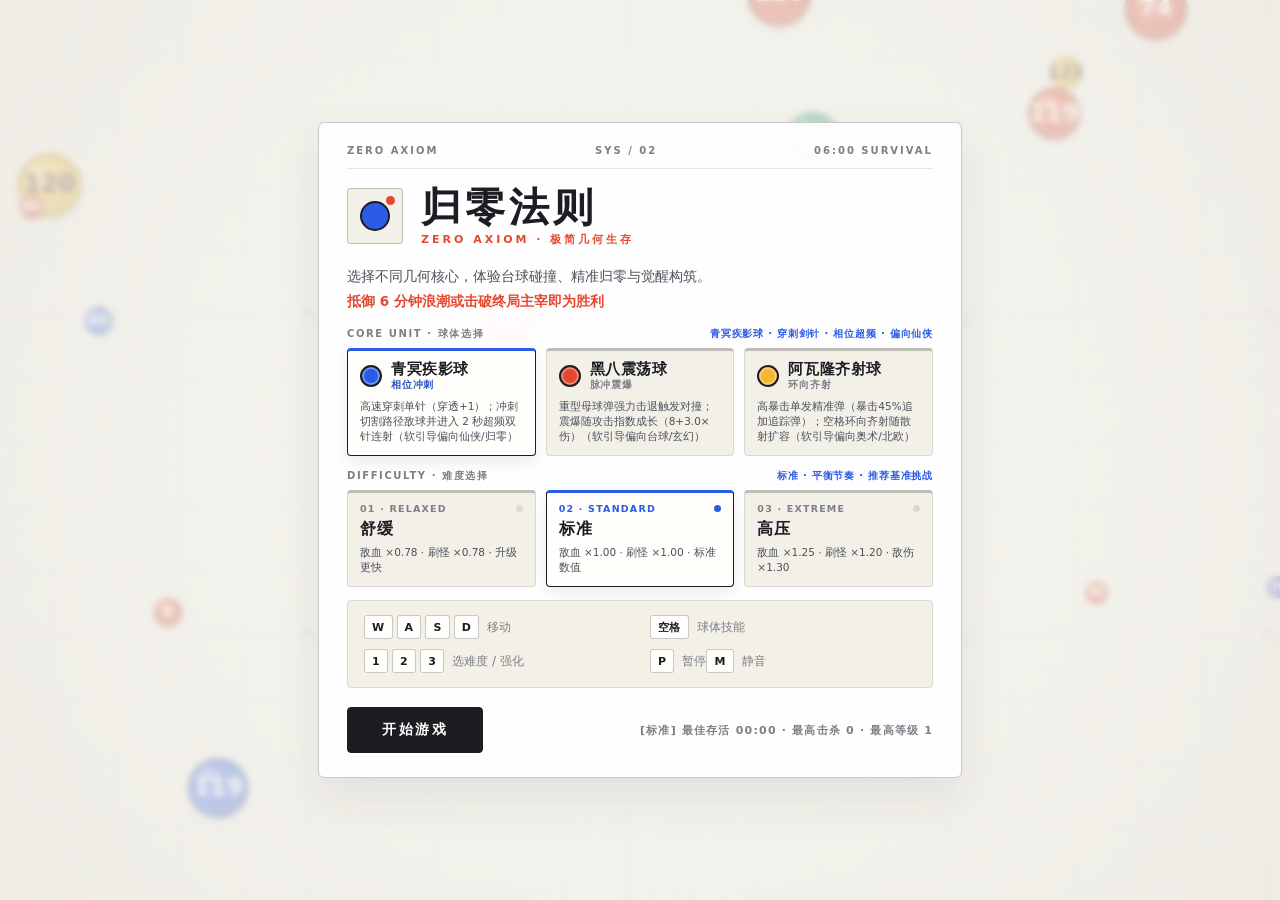
==== index.html @ ace69629 "feat: Zero Axiom (归零法则) playable build with GitHub Pages workflow" ====
<!DOCTYPE html>
<html lang="zh-CN">
<head>
<meta charset="UTF-8">
<meta name="viewport" content="width=device-width, initial-scale=1.0">
<title>归零法则 · ZERO AXIOM</title>
<link rel="icon" href="data:image/svg+xml,%3Csvg xmlns='http://www.w3.org/2000/svg' viewBox='0 0 32 32'%3E%3Crect width='32' height='32' rx='4' fill='%23F4F3EE'/%3E%3Ccircle cx='16' cy='16' r='10' fill='%230055FF' stroke='%23111315' stroke-width='2'/%3E%3Ccircle cx='22' cy='10' r='3.5' fill='%23E63312'/%3E%3C/svg%3E">
<link rel="stylesheet" href="css/style.css">
</head>
<body>
<canvas id="game"></canvas>

<!-- ══════════ HUD ══════════ -->
<div id="hud" class="hidden">
  <div class="hud-tl">
    <div class="hp-meta">
      <span class="hp-tag">HP</span>
      <span id="hpLabel">100 / 100</span>
    </div>
    <div class="bar hp">
      <div class="fill" id="hpFill"></div>
    </div>
    <div class="bar xp">
      <div class="fill" id="xpFill"></div>
    </div>
    <div class="xp-meta">
      <span class="lv" id="lvLabel">LV.01</span>
      <span id="xpLabel">0 / 6</span>
    </div>
    <div class="core-tier" id="tierBadge">CORE I · 单发 1</div>
  </div>

  <div class="hud-tc">
    <div class="clock" id="clock">00:00</div>
    <div class="threat" id="threat">威胁等级 1 · 剩余 06:00</div>
  </div>

  <div class="hud-tr">
    <div class="kpi"><b id="kills">0</b><span>击杀</span></div>
    <div class="kpi"><b id="dps">0</b><span>秒伤</span></div>
    <div class="hud-actions">
      <button class="hud-btn" id="btnMute" title="静音 (M)">M</button>
      <button class="hud-btn" id="btnPauseHud" title="暂停 (P)">P</button>
    </div>
  </div>

  <div class="bossbar hidden" id="bossbar">
    <div class="boss-name" id="bossName">秩序核心</div>
    <div class="boss-track"><div class="boss-fill" id="bossFill"></div></div>
  </div>

  <div class="dock" id="dock"></div>

  <div class="tip" id="tip">WASD 移动 · 自动射击 · 空格冲刺</div>

  <div class="dashbox" id="dashbox">
    <svg viewBox="0 0 44 44">
      <circle cx="22" cy="22" r="18" class="t"></circle>
      <circle cx="22" cy="22" r="18" class="f" id="dashArc"></circle>
    </svg>
    <span id="dashLabel">冲刺</span>
    <i class="dash-charges hidden" id="dashCharges">2</i>
  </div>
</div>

<!-- ══════════ 标题 ══════════ -->
<div class="screen" id="screenTitle">
  <div class="panel title-panel">
    <div class="swiss-meta">
      <span>ZERO AXIOM</span>
      <span>SYS / 02</span>
      <span>06:00 SURVIVAL</span>
    </div>

    <div class="brand">
      <div class="brand-mark" aria-hidden="true">
        <div class="brand-ball" id="brandBall"></div>
        <div class="brand-dot"></div>
      </div>
      <div class="brand-text">
        <h1>归零法则</h1>
        <p class="tag">ZERO AXIOM · 极简几何生存</p>
      </div>
    </div>

    <p class="lead">选择不同几何核心，体验台球碰撞、精准归零与觉醒构筑。<br><em>抵御 6 分钟浪潮或击破终局主宰即为胜利</em></p>

    <div class="orb-block">
      <div class="diff-head">
        <span>CORE UNIT · 球体选择</span>
        <span class="diff-summary" id="orbSummary">疾影球 · 相位冲刺</span>
      </div>
      <div class="orb-grid" id="orbGrid"></div>
    </div>

    <div class="diff-block">
      <div class="diff-head">
        <span>DIFFICULTY · 难度选择</span>
        <span class="diff-summary" id="diffSummary">标准 · 平衡节奏</span>
      </div>
      <div class="diff-grid" id="diffGrid"></div>
    </div>

    <div class="keys">
      <div><kbd>W</kbd><kbd>A</kbd><kbd>S</kbd><kbd>D</kbd><em>移动</em></div>
      <div><kbd>空格</kbd><em>球体技能</em></div>
      <div><kbd>1</kbd><kbd>2</kbd><kbd>3</kbd><em>选难度 / 强化</em></div>
      <div><kbd>P</kbd><em>暂停</em><kbd>M</kbd><em>静音</em></div>
    </div>

    <div class="title-foot">
      <button class="btn" id="btnStart">开始游戏</button>
      <div class="record" id="record">最佳存活 00:00 · 最高击杀 0</div>
    </div>
  </div>
</div>

<!-- ══════════ 升级 / 遗物 ══════════ -->
<div class="screen frosted hidden" id="screenLevel">
  <div class="lv-head" id="lvHead">
    <div class="lv-title" id="lvTitle">SYSTEM UPGRADE</div>
    <div class="lv-sub" id="lvSub">LV.<b id="lvNum">02</b> · 选择一项强化模块</div>
  </div>
  <div class="cards" id="cards"></div>
  <div class="lv-foot">点击卡片，或按 <kbd>1</kbd><kbd>2</kbd><kbd>3</kbd> 选择</div>
</div>

<!-- ══════════ 暂停 ══════════ -->
<div class="screen frosted hidden" id="screenPause">
  <div class="panel small modal-card">
    <div class="swiss-meta">
      <span>PAUSED</span>
      <span>STATUS REPORT</span>
    </div>
    <h2>已暂停</h2>
    <div class="stats" id="pauseStats"></div>
    <div class="btn-row">
      <button class="btn" id="btnResume">继续</button>
      <button class="btn ghost" id="btnQuit">放弃本局</button>
    </div>
  </div>
</div>

<!-- ══════════ 结算 ══════════ -->
<div class="screen frosted hidden" id="screenOver">
  <div class="panel modal-card">
    <div class="swiss-meta">
      <span>RUN SUMMARY</span>
      <span>FINAL TELEMETRY</span>
    </div>
    <h2 id="overTitle">核心解体</h2>
    <p class="over-sub" id="overSub">你被数值洪流吞没了</p>
    <div class="stats" id="overStats"></div>
    <div class="build" id="overBuild"></div>
    <div class="btn-row">
      <button class="btn" id="btnAgain">再来一局</button>
      <button class="btn ghost" id="btnTitle">返回标题</button>
    </div>
  </div>
</div>

<script src="js/utils.js"></script>
<script src="js/config.js"></script>
<script src="js/audio.js"></script>
<script src="js/render.js"></script>
<script src="js/ui.js"></script>
<script src="js/game.js"></script>
</body>
</html>
---- css/style.css ----
:root {
  --bg: #F3F0E8;
  --surface: #FFFEFB;
  --surface-alt: #EAE6DC;
  --ink: #1B1D23;
  --ink-soft: #4B505A;
  --dim: #7C7F86;
  --line: rgba(27, 29, 35, 0.11);
  --line-strong: rgba(27, 29, 35, 0.24);
  --panel: rgba(255, 254, 251, 0.86);
  --panel-shadow: 0 1px 0 rgba(255, 255, 255, 0.7) inset, 0 6px 22px rgba(60, 50, 30, 0.08), 0 1px 3px rgba(27, 29, 35, 0.06);

  --red: #E5482F;
  --cobalt: #2B5CE6;
  --green: #1EA57A;
  --amber: #D4822A;
  --violet: #5446C2;
}

* { margin: 0; padding: 0; box-sizing: border-box; }

html, body {
  height: 100%;
  overflow: hidden;
  background: var(--bg);
  color: var(--ink);
  font-family: "Inter", "Helvetica Neue", ui-sans-serif, system-ui, "Segoe UI", "PingFang SC", "Hiragino Sans GB", "Microsoft YaHei", sans-serif;
  -webkit-font-smoothing: antialiased;
  user-select: none;
}

canvas#game { position: fixed; inset: 0; display: block; }

.hidden { display: none !important; }

kbd {
  display: inline-flex;
  align-items: center;
  justify-content: center;
  min-width: 24px;
  height: 24px;
  padding: 0 7px;
  margin-right: 4px;
  border-radius: 3px;
  background: var(--surface);
  border: 1px solid var(--line-strong);
  font-size: 11px;
  font-family: inherit;
  font-weight: 700;
  color: var(--ink);
  letter-spacing: 0.4px;
}

/* ══════════ HUD ══════════ */
#hud {
  position: fixed;
  inset: 0;
  z-index: 10;
  pointer-events: none;
}

.hud-tl {
  position: absolute;
  top: 20px;
  left: 20px;
  width: 256px;
  padding: 12px 14px;
  background: var(--panel);
  backdrop-filter: blur(10px) saturate(1.1);
  -webkit-backdrop-filter: blur(10px) saturate(1.1);
  border: 1px solid var(--line);
  border-radius: 6px;
  box-shadow: var(--panel-shadow);
}

.hp-meta {
  display: flex;
  justify-content: space-between;
  align-items: baseline;
  margin-bottom: 5px;
  font-size: 12px;
  font-weight: 800;
  color: var(--ink);
  font-variant-numeric: tabular-nums;
}

.hp-meta .hp-tag {
  font-size: 10px;
  letter-spacing: 1.8px;
  color: var(--red);
}

.bar {
  position: relative;
  border-radius: 2px;
  background: var(--surface-alt);
  border: 1px solid var(--line);
  overflow: hidden;
}

.bar.hp { height: 10px; }
.bar.xp { height: 6px; margin-top: 8px; }

.bar .fill {
  position: absolute;
  left: 0;
  top: 0;
  bottom: 0;
  width: 100%;
  transform-origin: left center;
  transition: transform .14s ease-out;
}

.hp .fill { background: linear-gradient(180deg, #EE6A50 0%, var(--red) 55%, #CC3B24 100%); }
.xp .fill { background: linear-gradient(90deg, #5B82F0 0%, var(--cobalt) 100%); }

.xp-meta {
  display: flex;
  justify-content: space-between;
  align-items: center;
  margin-top: 7px;
  font-size: 11px;
  letter-spacing: 1px;
  color: var(--dim);
  font-variant-numeric: tabular-nums;
}

.xp-meta .lv {
  color: var(--cobalt);
  font-weight: 800;
  letter-spacing: 1.5px;
}

.core-tier {
  margin-top: 6px;
  padding-top: 5px;
  border-top: 1px solid var(--line);
  font-size: 10px;
  font-weight: 800;
  letter-spacing: 1.2px;
  color: var(--ink);
  font-variant-numeric: tabular-nums;
}

.core-tier.stage-2 { color: var(--cobalt); }
.core-tier.stage-3 { color: var(--amber); }
.core-tier.stage-4 {
  color: var(--red);
  border-top-color: rgba(229, 72, 47, 0.35);
}

.hud-tc {
  position: absolute;
  top: 20px;
  left: 50%;
  transform: translateX(-50%);
  text-align: center;
  padding: 8px 20px 10px;
  background: var(--panel);
  backdrop-filter: blur(10px) saturate(1.1);
  -webkit-backdrop-filter: blur(10px) saturate(1.1);
  border: 1px solid var(--line);
  border-radius: 6px;
  box-shadow: var(--panel-shadow);
}

.clock {
  font-size: 32px;
  font-weight: 800;
  letter-spacing: 2.5px;
  font-variant-numeric: tabular-nums;
  line-height: 1.05;
  color: var(--ink);
}

.threat {
  font-size: 10px;
  letter-spacing: 1.8px;
  color: var(--dim);
  text-transform: uppercase;
  margin-top: 4px;
  padding-top: 4px;
  border-top: 1px solid var(--line);
  white-space: nowrap;
}

.hud-tr {
  position: absolute;
  top: 20px;
  right: 20px;
  display: flex;
  align-items: center;
  gap: 18px;
  padding: 10px 14px;
  background: var(--panel);
  backdrop-filter: blur(10px) saturate(1.1);
  -webkit-backdrop-filter: blur(10px) saturate(1.1);
  border: 1px solid var(--line);
  border-radius: 6px;
  box-shadow: var(--panel-shadow);
  text-align: right;
}

.kpi { min-width: 50px; }

.kpi b {
  display: block;
  font-size: 20px;
  font-weight: 800;
  font-variant-numeric: tabular-nums;
  line-height: 1.15;
  color: var(--ink);
}

.kpi span {
  font-size: 10px;
  letter-spacing: 2px;
  color: var(--dim);
  font-weight: 600;
}

.hud-actions {
  display: flex;
  gap: 6px;
  padding-left: 14px;
  border-left: 1px solid var(--line);
  pointer-events: auto;
}

.hud-btn {
  width: 28px;
  height: 28px;
  border-radius: 3px;
  border: 1px solid var(--line-strong);
  background: var(--surface);
  color: var(--ink);
  font-family: inherit;
  font-size: 11px;
  font-weight: 800;
  cursor: pointer;
  transition: background .12s, color .12s, border-color .12s;
}

.hud-btn:hover {
  background: var(--ink);
  color: var(--surface);
  border-color: var(--ink);
}

.hud-btn.muted {
  color: var(--red);
  border-color: rgba(230, 51, 18, 0.45);
  text-decoration: line-through;
}

.bossbar {
  position: absolute;
  top: 106px;
  left: 50%;
  transform: translateX(-50%);
  width: min(480px, 62vw);
  padding: 8px 12px 10px;
  background: rgba(255, 255, 255, 0.92);
  border: 1px solid var(--ink);
  border-radius: 4px;
  text-align: center;
  animation: fadeIn .3s;
}

.boss-name {
  font-size: 11px;
  letter-spacing: 3px;
  color: var(--red);
  font-weight: 800;
  margin-bottom: 6px;
}

.boss-track {
  height: 8px;
  border-radius: 2px;
  background: var(--surface-alt);
  border: 1px solid var(--line);
  overflow: hidden;
}

.boss-fill {
  height: 100%;
  width: 100%;
  transform-origin: left center;
  background: var(--red);
  transition: transform .12s linear;
}

.dock {
  position: absolute;
  left: 20px;
  bottom: 20px;
  display: flex;
  flex-wrap: wrap-reverse;
  align-content: flex-end;
  gap: 8px;
  max-width: 320px;
}

.chip {
  --accent: #2B5CE6;
  position: relative;
  width: 40px;
  height: 40px;
  border-radius: 4px;
  display: flex;
  align-items: center;
  justify-content: center;
  background: var(--panel);
  border: 1px solid var(--line);
  border-top: 3px solid var(--accent);
  color: var(--ink);
  box-shadow: var(--panel-shadow);
  animation: chipIn .24s cubic-bezier(.2, 1.4, .4, 1);
}

.chip .n {
  position: absolute;
  right: -5px;
  bottom: -5px;
  min-width: 17px;
  height: 17px;
  padding: 0 4px;
  border-radius: 2px;
  background: var(--ink);
  color: var(--surface);
  font-size: 10px;
  font-weight: 800;
  font-variant-numeric: tabular-nums;
  display: flex;
  align-items: center;
  justify-content: center;
}

.chip.maxed .n {
  background: var(--amber);
  color: var(--ink);
}

.chip.relic {
  border-color: var(--amber);
  background: #FFFDF7;
}

.chip.relic .n {
  background: var(--ink);
  color: #FFB800;
}

.chip.arch .n {
  background: var(--accent);
  color: var(--surface);
}

.chip.super {
  --accent-b: #E63312;
  border-color: var(--ink);
  border-top: 3px solid var(--accent);
  border-bottom: 3px solid var(--accent-b);
  background: #FFFDF8;
}

.chip.super .n {
  background: var(--red);
  color: #FFFFFF;
}

.dash-charges {
  position: absolute;
  top: -4px;
  right: -4px;
  min-width: 19px;
  height: 19px;
  padding: 0 4px;
  border-radius: 999px;
  background: var(--ink);
  color: #FFB800;
  font-style: normal;
  font-size: 10px;
  font-weight: 900;
  font-variant-numeric: tabular-nums;
  display: flex;
  align-items: center;
  justify-content: center;
  border: 1.5px solid var(--surface);
}

.dashbox {
  position: absolute;
  right: 22px;
  bottom: 22px;
  width: 62px;
  height: 62px;
  border-radius: 50%;
  background: var(--panel);
  border: 1px solid var(--line);
  box-shadow: var(--panel-shadow);
}

.dashbox svg {
  width: 100%;
  height: 100%;
  display: block;
  transform: rotate(-90deg);
}

.dashbox .t { fill: none; stroke: rgba(27, 29, 35, 0.08); stroke-width: 3; }

.dashbox .f {
  fill: none;
  stroke: var(--cobalt);
  stroke-width: 3;
  stroke-linecap: round;
  stroke-dasharray: 113.1;
  stroke-dashoffset: 0;
  transition: stroke-dashoffset .08s linear;
}

.dashbox span {
  position: absolute;
  inset: 0;
  display: flex;
  align-items: center;
  justify-content: center;
  font-size: 10px;
  letter-spacing: 1px;
  color: var(--dim);
  font-weight: 700;
}

.dashbox.ready span {
  color: var(--accent, var(--cobalt));
  font-weight: 800;
}

/* ══════════ 全屏层 ══════════ */
.screen {
  position: fixed;
  inset: 0;
  z-index: 20;
  display: flex;
  flex-direction: column;
  align-items: center;
  justify-content: center;
  gap: 24px;
  padding: 24px;
  overflow-y: auto;
}

.screen.frosted {
  background: rgba(244, 243, 238, 0.84);
  backdrop-filter: blur(8px);
  -webkit-backdrop-filter: blur(8px);
  animation: fadeIn .2s;
}

#screenTitle {
  background: rgba(244, 243, 238, 0.72);
  backdrop-filter: blur(3px);
  -webkit-backdrop-filter: blur(3px);
}

.panel {
  display: flex;
  flex-direction: column;
  align-items: center;
  gap: 20px;
  text-align: center;
  max-width: 560px;
  width: 100%;
}

.title-panel,
.modal-card {
  background: rgba(255, 255, 255, 0.94);
  border: 1px solid var(--line-strong);
  border-radius: 6px;
  padding: 22px 28px 24px;
  box-shadow: 0 20px 50px rgba(17, 19, 21, 0.08);
  text-align: left;
  align-items: stretch;
  gap: 13px;
  max-height: calc(100vh - 36px);
  overflow-y: auto;
}

.title-panel { max-width: 644px; }
.modal-card.small { max-width: 440px; }

.swiss-meta {
  display: flex;
  justify-content: space-between;
  align-items: center;
  font-size: 10px;
  font-weight: 700;
  letter-spacing: 2px;
  color: var(--dim);
  padding-bottom: 12px;
  border-bottom: 1px solid var(--line);
}

/* ── 品牌 ── */
.brand {
  display: flex;
  align-items: center;
  gap: 18px;
  padding: 4px 0;
}

.brand-mark {
  position: relative;
  width: 56px;
  height: 56px;
  flex-shrink: 0;
  display: flex;
  align-items: center;
  justify-content: center;
  border: 1px solid var(--line-strong);
  border-radius: 4px;
  background: var(--bg);
}

.brand-ball {
  width: 30px;
  height: 30px;
  border-radius: 50%;
  background: var(--cobalt);
  border: 2px solid var(--ink);
  transition: background .18s;
}

.brand-dot {
  position: absolute;
  top: 7px;
  right: 7px;
  width: 9px;
  height: 9px;
  border-radius: 50%;
  background: var(--red);
}

.brand-text { display: flex; flex-direction: column; gap: 4px; }

h1 {
  font-size: 40px;
  letter-spacing: 4px;
  font-weight: 900;
  line-height: 1.05;
  color: var(--ink);
}

.tag {
  font-size: 11px;
  letter-spacing: 3px;
  color: var(--red);
  font-weight: 700;
  text-transform: uppercase;
}

h2 {
  font-size: 26px;
  letter-spacing: 2px;
  font-weight: 900;
  color: var(--ink);
}

.lead {
  font-size: 13.5px;
  line-height: 1.85;
  color: var(--ink-soft);
}

.lead em {
  font-style: normal;
  color: var(--red);
  font-weight: 700;
}

.tip {
  position: absolute;
  left: 50%;
  bottom: 92px;
  transform: translateX(-50%);
  padding: 6px 14px;
  border-radius: 3px;
  background: rgba(255, 255, 255, 0.92);
  border: 1px solid var(--line);
  font-size: 11.5px;
  font-weight: 600;
  letter-spacing: 2px;
  color: var(--ink-soft);
  white-space: nowrap;
  opacity: 0;
  animation: tipFade 4.5s ease-out forwards;
}

@keyframes tipFade {
  0% { opacity: 0; transform: translate(-50%, 8px); }
  12% { opacity: 1; transform: translate(-50%, 0); }
  75% { opacity: 1; }
  100% { opacity: 0; transform: translate(-50%, -6px); }
}

.orb-block,
.diff-block {
  display: flex;
  flex-direction: column;
  gap: 7px;
}

.orb-grid {
  display: grid;
  grid-template-columns: repeat(3, 1fr);
  gap: 10px;
}

.orb-btn {
  --accent: #2B5CE6;
  pointer-events: auto;
  display: flex;
  flex-direction: column;
  align-items: flex-start;
  gap: 7px;
  padding: 10px 12px 11px;
  border-radius: 4px;
  border: 1px solid var(--line);
  border-top: 3px solid var(--line-strong);
  background: var(--bg);
  color: var(--ink);
  font-family: inherit;
  text-align: left;
  cursor: pointer;
  transition: transform .13s cubic-bezier(.2, 1.4, .4, 1), border-color .13s, background .13s, box-shadow .13s;
}

.orb-btn:hover {
  transform: translateY(-2px);
  border-color: var(--line-strong);
  background: var(--surface);
}

.orb-btn.active {
  background: var(--surface);
  border-color: var(--ink);
  border-top-color: var(--accent);
  box-shadow: 0 6px 16px rgba(17, 19, 21, 0.08);
}

.orb-top {
  display: flex;
  align-items: center;
  gap: 9px;
  width: 100%;
}

.orb-swatch {
  width: 22px;
  height: 22px;
  border-radius: 50%;
  background: var(--accent);
  border: 2px solid var(--ink);
  flex-shrink: 0;
  box-shadow: inset 0 0 0 2px rgba(255, 255, 255, 0.35);
}

.orb-title-wrap {
  display: flex;
  flex-direction: column;
  gap: 1px;
  min-width: 0;
}

.orb-name {
  font-size: 14.5px;
  font-weight: 900;
  letter-spacing: 0.6px;
  color: var(--ink);
  line-height: 1.15;
}

.orb-skill {
  font-size: 10px;
  font-weight: 800;
  letter-spacing: 0.8px;
  color: var(--dim);
}

.orb-btn.active .orb-skill {
  color: color-mix(in srgb, var(--accent) 82%, var(--ink));
}

.orb-desc {
  font-size: 10.5px;
  line-height: 1.42;
  color: var(--ink-soft);
  font-variant-numeric: tabular-nums;
}

.diff-head {
  display: flex;
  align-items: center;
  justify-content: space-between;
  gap: 12px;
  font-size: 10px;
  font-weight: 800;
  letter-spacing: 1.6px;
  color: var(--dim);
}

.diff-summary {
  letter-spacing: 0.8px;
  font-weight: 700;
  color: var(--cobalt);
}

.diff-grid {
  display: grid;
  grid-template-columns: repeat(3, 1fr);
  gap: 10px;
}

.diff-btn {
  --accent: #2B5CE6;
  pointer-events: auto;
  display: flex;
  flex-direction: column;
  align-items: flex-start;
  gap: 5px;
  padding: 10px 12px 11px;
  border-radius: 4px;
  border: 1px solid var(--line);
  border-top: 3px solid var(--line-strong);
  background: var(--bg);
  color: var(--ink);
  font-family: inherit;
  text-align: left;
  cursor: pointer;
  transition: transform .13s cubic-bezier(.2, 1.4, .4, 1), border-color .13s, background .13s, box-shadow .13s;
}

.diff-btn:hover {
  transform: translateY(-2px);
  border-color: var(--line-strong);
  background: var(--surface);
}

.diff-btn.active {
  background: var(--surface);
  border-color: var(--ink);
  border-top-color: var(--accent);
  box-shadow: 0 6px 16px rgba(17, 19, 21, 0.08);
}

.diff-top {
  width: 100%;
  display: flex;
  align-items: center;
  justify-content: space-between;
  gap: 6px;
}

.diff-code {
  font-size: 9.5px;
  font-weight: 800;
  letter-spacing: 1.2px;
  color: var(--dim);
  font-variant-numeric: tabular-nums;
}

.diff-btn.active .diff-code { color: var(--accent); }

.diff-dot {
  width: 7px;
  height: 7px;
  border-radius: 50%;
  background: var(--line);
  transition: background .13s;
}

.diff-btn.active .diff-dot { background: var(--accent); }

.diff-name {
  font-size: 16px;
  font-weight: 900;
  letter-spacing: 1px;
  color: var(--ink);
}

.diff-desc {
  font-size: 10.5px;
  line-height: 1.45;
  color: var(--ink-soft);
  font-variant-numeric: tabular-nums;
}

.keys {
  display: grid;
  grid-template-columns: repeat(2, 1fr);
  gap: 10px 20px;
  padding: 14px 16px;
  border-radius: 4px;
  background: var(--bg);
  border: 1px solid var(--line);
}

.keys div {
  display: flex;
  align-items: center;
  font-size: 12px;
  color: var(--ink);
  font-weight: 600;
}

.keys em { font-style: normal; margin-left: 4px; color: var(--dim); font-weight: 500; }

.title-foot {
  display: flex;
  align-items: center;
  justify-content: space-between;
  gap: 16px;
  padding-top: 6px;
  flex-wrap: wrap;
}

.btn {
  pointer-events: auto;
  padding: 13px 34px;
  border: 1px solid var(--ink);
  border-radius: 4px;
  background: var(--ink);
  color: var(--surface);
  font-family: inherit;
  font-size: 13.5px;
  font-weight: 800;
  letter-spacing: 2.5px;
  cursor: pointer;
  transition: transform .14s cubic-bezier(.2, 1.4, .4, 1), background .14s, border-color .14s, box-shadow .14s;
}

.btn:hover {
  background: var(--red);
  border-color: var(--red);
  transform: translateY(-2px);
  box-shadow: 0 8px 20px rgba(230, 51, 18, 0.22);
}

.btn:active { transform: translateY(0); }

.btn.ghost {
  background: transparent;
  color: var(--ink-soft);
  border: 1px solid var(--line-strong);
  font-weight: 700;
}

.btn.ghost:hover {
  background: var(--surface-alt);
  color: var(--ink);
  border-color: var(--ink);
  box-shadow: none;
}

.btn-row { display: flex; gap: 12px; flex-wrap: wrap; }

.record {
  font-size: 11px;
  letter-spacing: 1.2px;
  color: var(--dim);
  font-weight: 600;
  font-variant-numeric: tabular-nums;
}

/* ══════════ 升级卡片 ══════════ */
.lv-head {
  text-align: center;
  padding-bottom: 8px;
  border-bottom: 2px solid var(--ink);
  min-width: min(420px, 85vw);
}

.lv-title {
  font-size: 11px;
  letter-spacing: 6px;
  color: var(--red);
  font-weight: 800;
}

.lv-sub {
  margin-top: 6px;
  font-size: 22px;
  font-weight: 800;
  letter-spacing: 1.5px;
  color: var(--ink);
}

.lv-sub b { color: var(--cobalt); }

.cards {
  display: flex;
  gap: 18px;
  flex-wrap: wrap;
  justify-content: center;
}

.card {
  --accent: #2B5CE6;
  position: relative;
  width: 244px;
  min-height: 266px;
  padding: 18px 20px 22px;
  border-radius: 4px;
  background: var(--surface);
  border: 1px solid var(--line-strong);
  border-top: 4px solid var(--accent);
  cursor: pointer;
  display: flex;
  flex-direction: column;
  text-align: left;
  box-shadow: 0 6px 20px rgba(17, 19, 21, 0.06);
  transition: transform .16s cubic-bezier(.2, 1.3, .4, 1), border-color .16s, box-shadow .16s;
  animation: cardIn .32s cubic-bezier(.2, .9, .3, 1) backwards;
}

.card:hover {
  transform: translateY(-6px);
  border-color: var(--ink);
  box-shadow: 0 18px 34px rgba(17, 19, 21, 0.12);
}

.card-top {
  display: flex;
  align-items: center;
  justify-content: space-between;
  gap: 8px;
}

.card-tag {
  display: inline-block;
  font-size: 10px;
  letter-spacing: 1.4px;
  font-weight: 800;
  color: var(--accent);
  background: color-mix(in srgb, var(--accent) 9%, transparent);
  padding: 3px 8px;
  border-radius: 2px;
}

.card-key {
  font-size: 11px;
  font-weight: 800;
  color: var(--dim);
  font-variant-numeric: tabular-nums;
  letter-spacing: 1px;
}

.card-icon {
  margin: 18px 0 14px;
  width: 50px;
  height: 50px;
  border-radius: 4px;
  display: flex;
  align-items: center;
  justify-content: center;
  color: var(--accent);
  background: color-mix(in srgb, var(--accent) 8%, var(--bg));
  border: 1px solid color-mix(in srgb, var(--accent) 26%, transparent);
}

.card-name {
  font-size: 18px;
  font-weight: 900;
  letter-spacing: 0.8px;
  color: var(--ink);
  margin-bottom: 10px;
}

.card-pips {
  display: flex;
  gap: 5px;
  margin-bottom: 12px;
}

.card-pips i {
  flex: 1;
  max-width: 15px;
  height: 4px;
  border-radius: 1px;
  background: var(--surface-alt);
  border: 1px solid var(--line);
}

.card-pips i.on { background: var(--accent); border-color: var(--accent); }
.card-pips i.new { background: var(--ink); border-color: var(--ink); }

.card-delta {
  display: inline-block;
  align-self: flex-start;
  margin-bottom: 8px;
  padding: 2px 7px;
  border-radius: 2px;
  background: var(--bg);
  border: 1px solid var(--line-strong);
  font-size: 11px;
  font-weight: 800;
  letter-spacing: 0.4px;
  color: var(--accent);
  font-variant-numeric: tabular-nums;
}

.card-desc {
  font-size: 12.5px;
  line-height: 1.65;
  color: var(--ink-soft);
}

.lv-head.relic { border-bottom-color: var(--amber); }
.lv-head.relic .lv-title { color: var(--amber); }
.lv-head.relic .lv-sub b { color: var(--amber); }

.card.capstone,
.card.relic {
  background: #FFFDF8;
  border-color: rgba(217, 119, 6, 0.55);
}

.card.stage-mid {
  background: #FAFCFF;
  border-color: rgba(43, 92, 230, 0.45);
}

.card.superposition {
  background: #FFF9F7;
  border-color: rgba(229, 72, 47, 0.72);
  box-shadow: 0 10px 28px rgba(229, 72, 47, 0.14);
}

.card-arch {
  --arch: var(--accent);
  display: flex;
  justify-content: space-between;
  align-items: center;
  gap: 6px;
  margin-bottom: 8px;
  padding: 3px 7px;
  border-radius: 2px;
  background: color-mix(in srgb, var(--arch) 8%, var(--bg));
  border-left: 2.5px solid var(--arch);
  font-size: 10.5px;
  font-weight: 700;
  color: var(--ink-soft);
}

.card-arch b {
  color: var(--arch);
  font-weight: 800;
  font-variant-numeric: tabular-nums;
}

.card-synergy {
  margin-bottom: 8px;
  padding: 3px 7px;
  border-radius: 2px;
  background: rgba(229, 72, 47, 0.08);
  border: 1px dashed rgba(229, 72, 47, 0.45);
  font-size: 10.5px;
  font-weight: 800;
  color: var(--red);
}

.card-cap {
  margin-top: 10px;
  padding: 8px 10px;
  border-radius: 3px;
  background: rgba(255, 184, 0, 0.14);
  border-left: 3px solid var(--amber);
  font-size: 11px;
  line-height: 1.5;
  font-weight: 700;
  color: var(--ink);
}

.card-cap.mid {
  background: rgba(0, 85, 255, 0.08);
  border-left-color: var(--cobalt);
}

.card-cap.super {
  background: rgba(229, 72, 47, 0.11);
  border-left-color: var(--red);
}

.b-chip.maxed,
.b-chip.relic {
  background: #FFFDF7;
  border-color: rgba(217, 119, 6, 0.45);
}

.b-chip.relic b { color: var(--amber); }

.b-chip.arch {
  background: var(--surface);
}

.b-chip.super {
  background: #FFF9F7;
  border-color: rgba(229, 72, 47, 0.65);
}

.b-chip.super b { color: var(--red); }

.lv-foot {
  font-size: 11.5px;
  color: var(--dim);
  letter-spacing: 1.2px;
  display: flex;
  align-items: center;
  gap: 4px;
}

/* ══════════ 统计 ══════════ */
.stats {
  display: grid;
  grid-template-columns: repeat(2, minmax(120px, 1fr));
  gap: 14px 28px;
  padding: 16px 20px;
  border-radius: 4px;
  background: var(--bg);
  border: 1px solid var(--line);
}

.stats .st { display: flex; flex-direction: column; gap: 3px; text-align: left; }
.stats .st b { font-size: 20px; font-variant-numeric: tabular-nums; font-weight: 900; color: var(--ink); }
.stats .st span { font-size: 10px; letter-spacing: 1.8px; color: var(--dim); font-weight: 700; }

.over-sub { font-size: 13px; color: var(--ink-soft); margin-top: -10px; }

.build {
  display: flex;
  flex-wrap: wrap;
  gap: 7px;
  justify-content: flex-start;
}

.build .b-chip {
  --accent: #2B5CE6;
  display: inline-flex;
  align-items: center;
  gap: 6px;
  font-size: 11px;
  font-weight: 600;
  padding: 5px 10px;
  border-radius: 3px;
  background: var(--bg);
  border: 1px solid var(--line);
  border-left: 3px solid var(--accent);
  color: var(--ink);
}

.build .b-chip svg { color: var(--accent); flex-shrink: 0; }
.build .b-chip b { color: var(--accent); font-variant-numeric: tabular-nums; }

/* ══════════ 动画 ══════════ */
@keyframes fadeIn { from { opacity: 0; } to { opacity: 1; } }

@keyframes cardIn {
  from { opacity: 0; transform: translateY(18px); }
  to { opacity: 1; transform: none; }
}

@keyframes chipIn {
  from { opacity: 0; transform: scale(.7); }
  to { opacity: 1; transform: scale(1); }
}

@media (max-width: 720px) {
  .title-panel, .modal-card { padding: 18px 20px; gap: 14px; }
  h1 { font-size: 30px; letter-spacing: 2px; }
  .orb-grid,
  .diff-grid { grid-template-columns: 1fr; gap: 8px; }
  .keys { grid-template-columns: 1fr; }
  .card { width: 164px; min-height: 220px; padding: 14px; }
  .card-icon { width: 40px; height: 40px; margin: 12px 0 10px; }
  .card-name { font-size: 15px; }
  .card-desc { font-size: 11.5px; }
  .cards { gap: 10px; }
  .hud-tl { width: 138px; padding: 8px 10px; top: 10px; left: 10px; }
  .hud-tc { top: 10px; padding: 6px 10px; }
  .hud-tr { top: 10px; right: 10px; gap: 8px; padding: 8px 10px; }
  .hud-actions { padding-left: 8px; }
  .kpi { min-width: 38px; }
  .kpi b { font-size: 16px; }
  .clock { font-size: 20px; letter-spacing: 1.5px; }
  .threat { font-size: 9px; letter-spacing: 1px; }
}
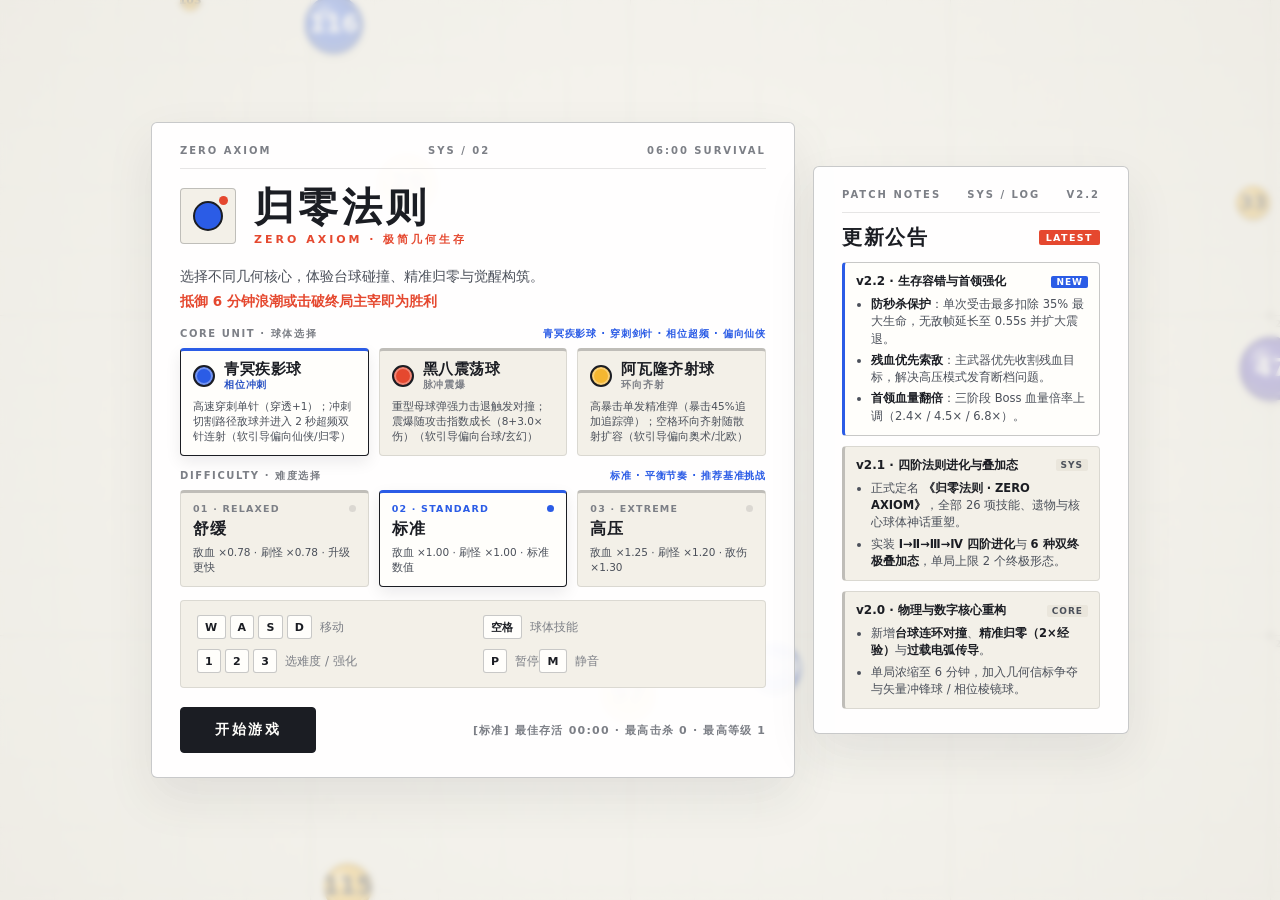
==== commit ca9e6ac0: "上线更新公告面板" ====
--- a/index.html
+++ b/index.html
@@ -113,6 +113,56 @@
       <div class="record" id="record">最佳存活 00:00 · 最高击杀 0</div>
     </div>
   </div>
+
+  <!-- 首页更新公告面板 -->
+  <aside class="panel modal-card notice-panel" aria-label="更新公告">
+    <div class="swiss-meta">
+      <span>PATCH NOTES</span>
+      <span>SYS / LOG</span>
+      <span>V2.2</span>
+    </div>
+
+    <div class="notice-head">
+      <h2>更新公告</h2>
+      <span class="notice-badge">LATEST</span>
+    </div>
+
+    <div class="notice-list">
+      <div class="notice-item latest">
+        <div class="notice-ver">
+          <b>v2.2 · 生存容错与首领强化</b>
+          <span>NEW</span>
+        </div>
+        <ul>
+          <li><b>防秒杀保护</b>：单次受击最多扣除 35% 最大生命，无敌帧延长至 0.55s 并扩大震退。</li>
+          <li><b>残血优先索敌</b>：主武器优先收割残血目标，解决高压模式发育断档问题。</li>
+          <li><b>首领血量翻倍</b>：三阶段 Boss 血量倍率上调（2.4× / 4.5× / 6.8×）。</li>
+        </ul>
+      </div>
+
+      <div class="notice-item">
+        <div class="notice-ver">
+          <b>v2.1 · 四阶法则进化与叠加态</b>
+          <span>SYS</span>
+        </div>
+        <ul>
+          <li>正式定名 <b>《归零法则 · ZERO AXIOM》</b>，全部 26 项技能、遗物与核心球体神话重塑。</li>
+          <li>实装 <b>Ⅰ→Ⅱ→Ⅲ→Ⅳ 四阶进化</b>与 <b>6 种双终极叠加态</b>，单局上限 2 个终极形态。</li>
+        </ul>
+      </div>
+
+      <div class="notice-item">
+        <div class="notice-ver">
+          <b>v2.0 · 物理与数字核心重构</b>
+          <span>CORE</span>
+        </div>
+        <ul>
+          <li>新增<b>台球连环对撞</b>、<b>精准归零（2×经验）</b>与<b>过载电弧传导</b>。</li>
+          <li>单局浓缩至 6 分钟，加入几何信标争夺与矢量冲锋球 / 相位棱镜球。</li>
+        </ul>
+      </div>
+    </div>
+  </aside>
 </div>
 
 <!-- ══════════ 升级 / 遗物 ══════════ -->
--- a/css/style.css
+++ b/css/style.css
@@ -463,6 +463,11 @@
   background: rgba(244, 243, 238, 0.72);
   backdrop-filter: blur(3px);
   -webkit-backdrop-filter: blur(3px);
+  flex-direction: row;
+  flex-wrap: wrap;
+  align-items: center;
+  justify-content: center;
+  gap: 18px;
 }
 
 .panel {
@@ -490,7 +495,99 @@
 }
 
 .title-panel { max-width: 644px; }
+.notice-panel { max-width: 316px; gap: 11px; }
 .modal-card.small { max-width: 440px; }
+
+.notice-head {
+  display: flex;
+  align-items: center;
+  justify-content: space-between;
+  gap: 8px;
+}
+
+.notice-head h2 {
+  font-size: 20px;
+  letter-spacing: 1.5px;
+}
+
+.notice-badge {
+  font-size: 9.5px;
+  font-weight: 800;
+  letter-spacing: 1.4px;
+  padding: 2px 7px;
+  border-radius: 2px;
+  background: var(--red);
+  color: #fff;
+}
+
+.notice-list {
+  display: flex;
+  flex-direction: column;
+  gap: 10px;
+}
+
+.notice-item {
+  padding: 10px 11px;
+  border-radius: 4px;
+  border: 1px solid var(--line);
+  border-left: 3px solid var(--line-strong);
+  background: var(--bg);
+}
+
+.notice-item.latest {
+  background: var(--surface);
+  border-color: var(--line-strong);
+  border-left-color: var(--cobalt);
+}
+
+.notice-ver {
+  display: flex;
+  align-items: center;
+  justify-content: space-between;
+  gap: 6px;
+  margin-bottom: 6px;
+  font-size: 12px;
+  color: var(--ink);
+}
+
+.notice-ver span {
+  font-size: 9px;
+  font-weight: 800;
+  letter-spacing: 1px;
+  padding: 1px 5px;
+  border-radius: 2px;
+  background: var(--surface-alt);
+  color: var(--ink-soft);
+}
+
+.notice-item.latest .notice-ver span {
+  background: var(--cobalt);
+  color: #fff;
+}
+
+.notice-item ul {
+  margin: 0;
+  padding-left: 15px;
+  display: flex;
+  flex-direction: column;
+  gap: 4px;
+  font-size: 11.5px;
+  line-height: 1.5;
+  color: var(--ink-soft);
+}
+
+.notice-item ul b {
+  color: var(--ink);
+}
+
+@media (max-width: 1020px) {
+  #screenTitle {
+    align-items: flex-start;
+  }
+  .notice-panel {
+    max-width: 644px;
+  }
+}
 
 .swiss-meta {
   display: flex;
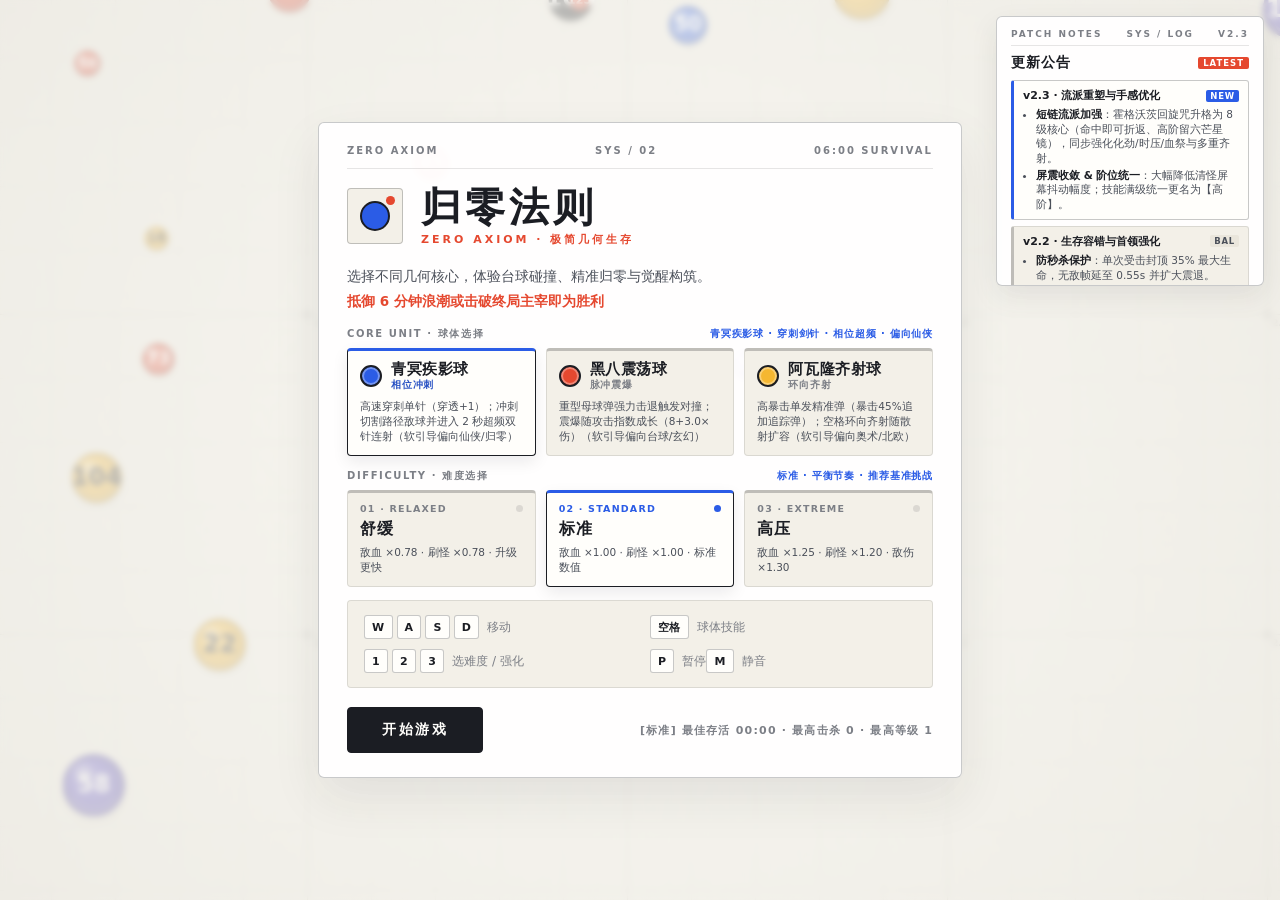
==== commit 0ea9be81: "更新" ====
--- a/index.html
+++ b/index.html
@@ -119,7 +119,7 @@
     <div class="swiss-meta">
       <span>PATCH NOTES</span>
       <span>SYS / LOG</span>
-      <span>V2.2</span>
+      <span>V2.3</span>
     </div>
 
     <div class="notice-head">
@@ -130,13 +130,23 @@
     <div class="notice-list">
       <div class="notice-item latest">
         <div class="notice-ver">
-          <b>v2.2 · 生存容错与首领强化</b>
+          <b>v2.3 · 流派重塑与手感优化</b>
           <span>NEW</span>
         </div>
         <ul>
-          <li><b>防秒杀保护</b>：单次受击最多扣除 35% 最大生命，无敌帧延长至 0.55s 并扩大震退。</li>
-          <li><b>残血优先索敌</b>：主武器优先收割残血目标，解决高压模式发育断档问题。</li>
-          <li><b>首领血量翻倍</b>：三阶段 Boss 血量倍率上调（2.4× / 4.5× / 6.8×）。</li>
+          <li><b>短链流派加强</b>：霍格沃茨回旋咒升格为 8 级核心（命中即可折返、高阶留六芒星镜），同步强化化劲/时压/血祭与多重齐射。</li>
+          <li><b>屏震收敛 & 阶位统一</b>：大幅降低清怪屏幕抖动幅度；技能满级统一更名为【高阶】。</li>
+        </ul>
+      </div>
+
+      <div class="notice-item">
+        <div class="notice-ver">
+          <b>v2.2 · 生存容错与首领强化</b>
+          <span>BAL</span>
+        </div>
+        <ul>
+          <li><b>防秒杀保护</b>：单次受击封顶 35% 最大生命，无敌帧延至 0.55s 并扩大震退。</li>
+          <li><b>残血优先索敌</b>：主武器优先补刀残血目标，首领血量翻倍（2.4×/4.5×/6.8×）。</li>
         </ul>
       </div>
 
@@ -146,19 +156,7 @@
           <span>SYS</span>
         </div>
         <ul>
-          <li>正式定名 <b>《归零法则 · ZERO AXIOM》</b>，全部 26 项技能、遗物与核心球体神话重塑。</li>
-          <li>实装 <b>Ⅰ→Ⅱ→Ⅲ→Ⅳ 四阶进化</b>与 <b>6 种双终极叠加态</b>，单局上限 2 个终极形态。</li>
-        </ul>
-      </div>
-
-      <div class="notice-item">
-        <div class="notice-ver">
-          <b>v2.0 · 物理与数字核心重构</b>
-          <span>CORE</span>
-        </div>
-        <ul>
-          <li>新增<b>台球连环对撞</b>、<b>精准归零（2×经验）</b>与<b>过载电弧传导</b>。</li>
-          <li>单局浓缩至 6 分钟，加入几何信标争夺与矢量冲锋球 / 相位棱镜球。</li>
+          <li>正式定名 <b>《归零法则 · ZERO AXIOM》</b>，实装四阶进化与 6 种双终极叠加态。</li>
         </ul>
       </div>
     </div>
--- a/css/style.css
+++ b/css/style.css
@@ -463,11 +463,6 @@
   background: rgba(244, 243, 238, 0.72);
   backdrop-filter: blur(3px);
   -webkit-backdrop-filter: blur(3px);
-  flex-direction: row;
-  flex-wrap: wrap;
-  align-items: center;
-  justify-content: center;
-  gap: 18px;
 }
 
 .panel {
@@ -495,26 +490,43 @@
 }
 
 .title-panel { max-width: 644px; }
-.notice-panel { max-width: 316px; gap: 11px; }
 .modal-card.small { max-width: 440px; }
 
+.notice-panel {
+  position: fixed;
+  top: 16px;
+  right: 16px;
+  z-index: 25;
+  width: 268px;
+  max-height: 270px;
+  padding: 12px 14px;
+  gap: 8px;
+  overflow-y: auto;
+  box-shadow: 0 10px 28px rgba(17, 19, 21, 0.08);
+}
+
+.notice-panel .swiss-meta {
+  padding-bottom: 6px;
+  font-size: 9px;
+}
+
 .notice-head {
   display: flex;
   align-items: center;
   justify-content: space-between;
-  gap: 8px;
+  gap: 6px;
 }
 
 .notice-head h2 {
-  font-size: 20px;
-  letter-spacing: 1.5px;
+  font-size: 14px;
+  letter-spacing: 1px;
 }
 
 .notice-badge {
-  font-size: 9.5px;
-  font-weight: 800;
-  letter-spacing: 1.4px;
-  padding: 2px 7px;
+  font-size: 8.5px;
+  font-weight: 800;
+  letter-spacing: 1px;
+  padding: 1px 5px;
   border-radius: 2px;
   background: var(--red);
   color: #fff;
@@ -523,12 +535,12 @@
 .notice-list {
   display: flex;
   flex-direction: column;
-  gap: 10px;
+  gap: 6px;
 }
 
 .notice-item {
-  padding: 10px 11px;
-  border-radius: 4px;
+  padding: 7px 9px;
+  border-radius: 3px;
   border: 1px solid var(--line);
   border-left: 3px solid var(--line-strong);
   background: var(--bg);
@@ -544,17 +556,17 @@
   display: flex;
   align-items: center;
   justify-content: space-between;
-  gap: 6px;
-  margin-bottom: 6px;
-  font-size: 12px;
+  gap: 4px;
+  margin-bottom: 4px;
+  font-size: 11px;
   color: var(--ink);
 }
 
 .notice-ver span {
-  font-size: 9px;
-  font-weight: 800;
-  letter-spacing: 1px;
-  padding: 1px 5px;
+  font-size: 8.5px;
+  font-weight: 800;
+  letter-spacing: 0.8px;
+  padding: 1px 4px;
   border-radius: 2px;
   background: var(--surface-alt);
   color: var(--ink-soft);
@@ -567,12 +579,12 @@
 
 .notice-item ul {
   margin: 0;
-  padding-left: 15px;
+  padding-left: 13px;
   display: flex;
   flex-direction: column;
-  gap: 4px;
-  font-size: 11.5px;
-  line-height: 1.5;
+  gap: 2px;
+  font-size: 10.5px;
+  line-height: 1.4;
   color: var(--ink-soft);
 }
 
@@ -580,12 +592,12 @@
   color: var(--ink);
 }
 
-@media (max-width: 1020px) {
-  #screenTitle {
-    align-items: flex-start;
-  }
+@media (max-width: 1180px) {
   .notice-panel {
+    position: static;
+    width: 100%;
     max-width: 644px;
+    max-height: 170px;
   }
 }
 
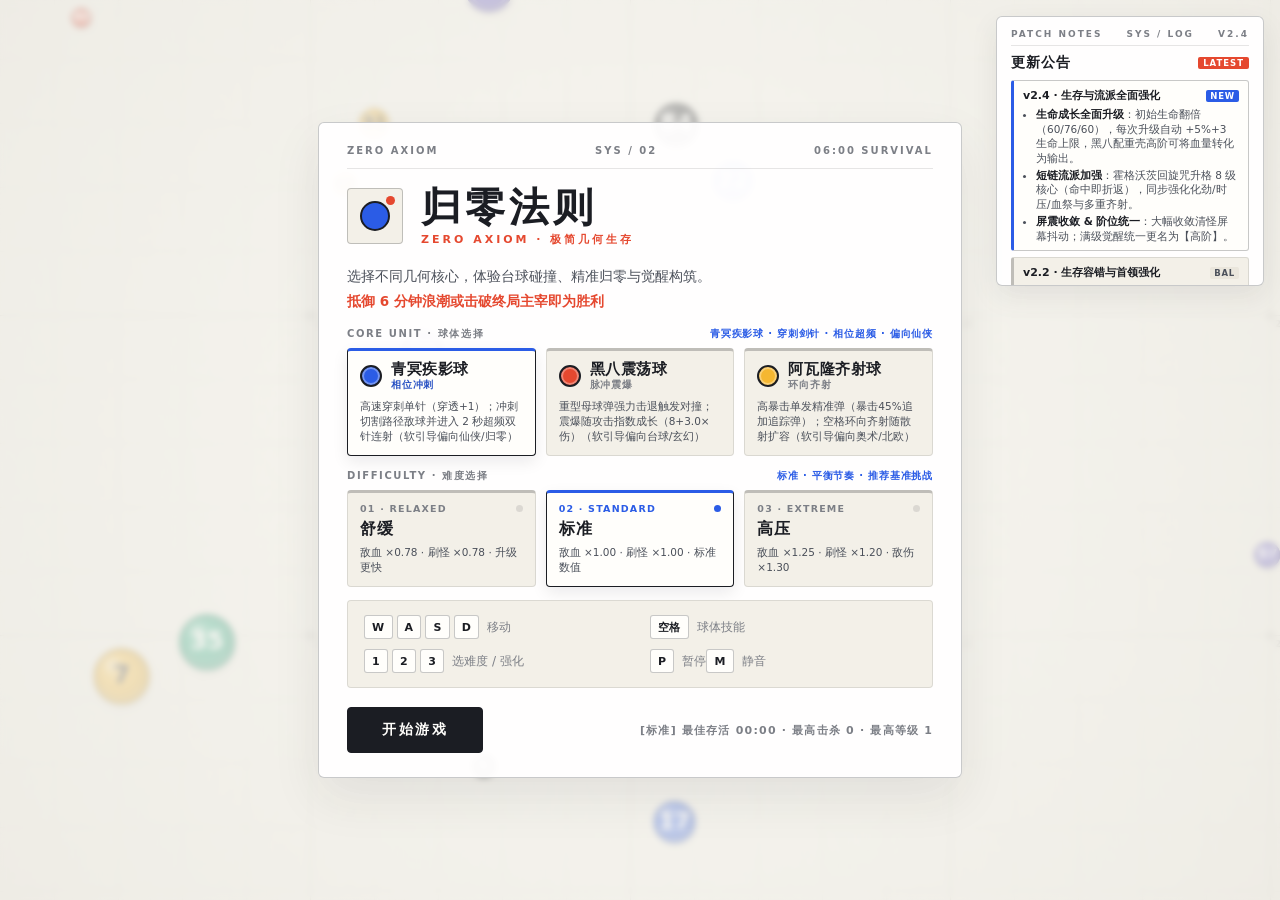
==== commit 195fc001: "平衡性调整" ====
--- a/index.html
+++ b/index.html
@@ -15,7 +15,7 @@
   <div class="hud-tl">
     <div class="hp-meta">
       <span class="hp-tag">HP</span>
-      <span id="hpLabel">100 / 100</span>
+      <span id="hpLabel">60 / 60</span>
     </div>
     <div class="bar hp">
       <div class="fill" id="hpFill"></div>
@@ -119,7 +119,7 @@
     <div class="swiss-meta">
       <span>PATCH NOTES</span>
       <span>SYS / LOG</span>
-      <span>V2.3</span>
+      <span>V2.4</span>
     </div>
 
     <div class="notice-head">
@@ -130,12 +130,13 @@
     <div class="notice-list">
       <div class="notice-item latest">
         <div class="notice-ver">
-          <b>v2.3 · 流派重塑与手感优化</b>
+          <b>v2.4 · 生存与流派全面强化</b>
           <span>NEW</span>
         </div>
         <ul>
-          <li><b>短链流派加强</b>：霍格沃茨回旋咒升格为 8 级核心（命中即可折返、高阶留六芒星镜），同步强化化劲/时压/血祭与多重齐射。</li>
-          <li><b>屏震收敛 & 阶位统一</b>：大幅降低清怪屏幕抖动幅度；技能满级统一更名为【高阶】。</li>
+          <li><b>生命成长全面升级</b>：初始生命翻倍（60/76/60），每次升级自动 +5%+3 生命上限，黑八配重壳高阶可将血量转化为输出。</li>
+          <li><b>短链流派加强</b>：霍格沃茨回旋咒升格 8 级核心（命中即折返），同步强化化劲/时压/血祭与多重齐射。</li>
+          <li><b>屏震收敛 & 阶位统一</b>：大幅收敛清怪屏幕抖动；满级觉醒统一更名为【高阶】。</li>
         </ul>
       </div>
 
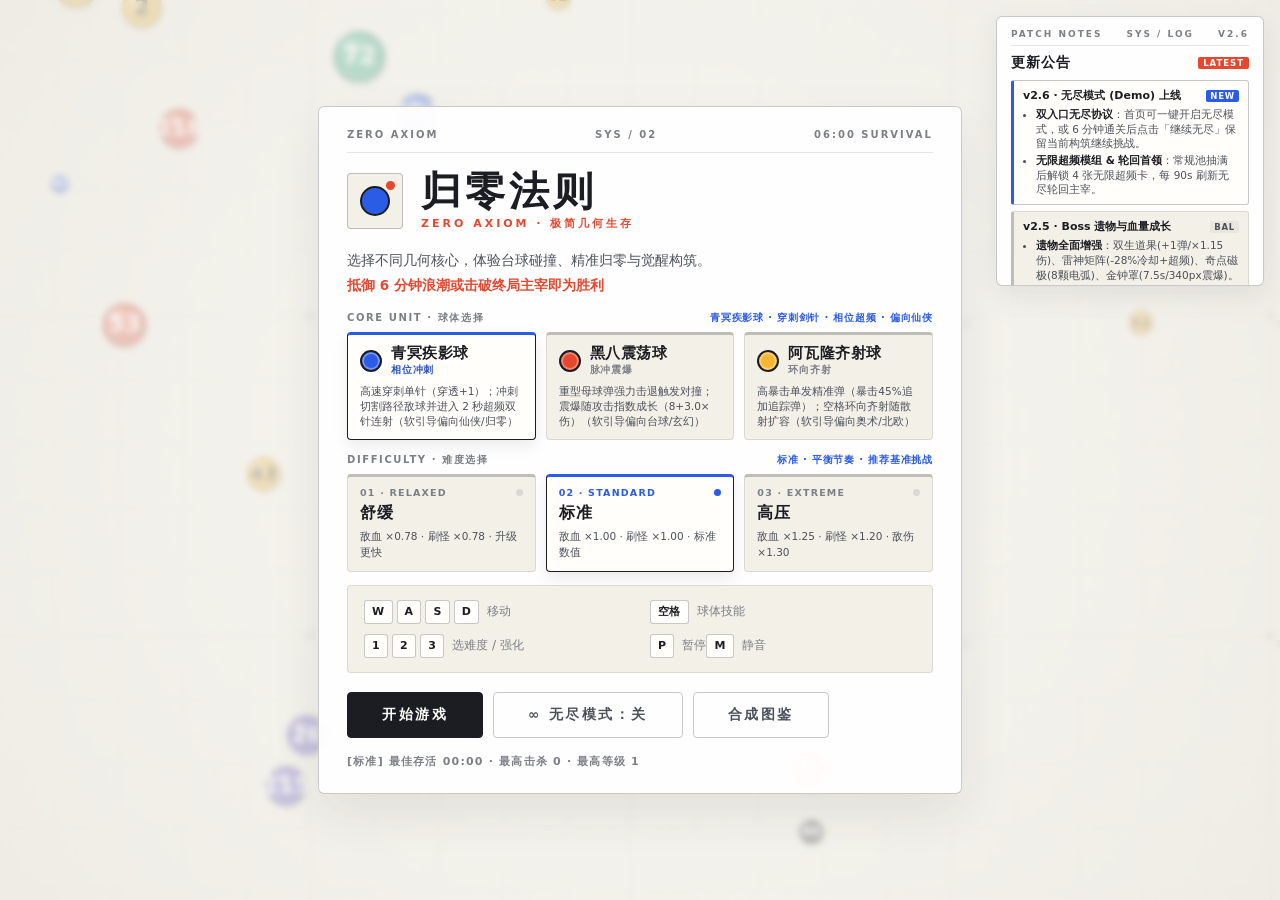
==== commit 6230af8f: "无尽模式上线" ====
--- a/index.html
+++ b/index.html
@@ -39,6 +39,7 @@
     <div class="kpi"><b id="kills">0</b><span>击杀</span></div>
     <div class="kpi"><b id="dps">0</b><span>秒伤</span></div>
     <div class="hud-actions">
+      <button class="hud-btn" id="btnCodexHud" title="合成图鉴 (C)">图</button>
       <button class="hud-btn" id="btnMute" title="静音 (M)">M</button>
       <button class="hud-btn" id="btnPauseHud" title="暂停 (P)">P</button>
     </div>
@@ -109,7 +110,11 @@
     </div>
 
     <div class="title-foot">
-      <button class="btn" id="btnStart">开始游戏</button>
+      <div class="title-actions">
+        <button class="btn" id="btnStart">开始游戏</button>
+        <button type="button" class="btn ghost endless-toggle" id="btnEndlessToggle" aria-pressed="false">∞ 无尽模式：关</button>
+        <button type="button" class="btn ghost" id="btnCodexTitle">合成图鉴</button>
+      </div>
       <div class="record" id="record">最佳存活 00:00 · 最高击杀 0</div>
     </div>
   </div>
@@ -119,7 +124,7 @@
     <div class="swiss-meta">
       <span>PATCH NOTES</span>
       <span>SYS / LOG</span>
-      <span>V2.4</span>
+      <span>V2.6</span>
     </div>
 
     <div class="notice-head">
@@ -130,13 +135,34 @@
     <div class="notice-list">
       <div class="notice-item latest">
         <div class="notice-ver">
-          <b>v2.4 · 生存与流派全面强化</b>
+          <b>v2.6 · 无尽模式 (Demo) 上线</b>
           <span>NEW</span>
         </div>
         <ul>
-          <li><b>生命成长全面升级</b>：初始生命翻倍（60/76/60），每次升级自动 +5%+3 生命上限，黑八配重壳高阶可将血量转化为输出。</li>
-          <li><b>短链流派加强</b>：霍格沃茨回旋咒升格 8 级核心（命中即折返），同步强化化劲/时压/血祭与多重齐射。</li>
-          <li><b>屏震收敛 & 阶位统一</b>：大幅收敛清怪屏幕抖动；满级觉醒统一更名为【高阶】。</li>
+          <li><b>双入口无尽协议</b>：首页可一键开启无尽模式，或 6 分钟通关后点击「继续无尽」保留当前构筑继续挑战。</li>
+          <li><b>无限超频模组 & 轮回首领</b>：常规池抽满后解锁 4 张无限超频卡，每 90s 刷新无尽轮回主宰。</li>
+        </ul>
+      </div>
+
+      <div class="notice-item">
+        <div class="notice-ver">
+          <b>v2.5 · Boss 遗物与血量成长</b>
+          <span>BAL</span>
+        </div>
+        <ul>
+          <li><b>遗物全面增强</b>：双生道果(+1弹/×1.15伤)、雷神矩阵(-28%冷却+超频)、奇点磁极(8颗电弧)、金钟罩(7.5s/340px震爆)。</li>
+          <li><b>生命成长升级</b>：初始血量翻倍（60/76/60），每次升级 +5%+3 生命上限。</li>
+        </ul>
+      </div>
+
+      <div class="notice-item">
+        <div class="notice-ver">
+          <b>v2.4 · 生存容错与流派重塑</b>
+          <span>BAL</span>
+        </div>
+        <ul>
+          <li><b>初始血量翻倍 & 防秒杀</b>：基础生命翻倍（60/76/60），单次受击封顶 28% 最大生命。</li>
+          <li><b>短链流派加强</b>：霍格沃茨回旋咒升格 8 级核心，同步强化化劲/时压/血祭与多重齐射；屏震收敛。</li>
         </ul>
       </div>
 
@@ -185,8 +211,35 @@
     <div class="stats" id="pauseStats"></div>
     <div class="btn-row">
       <button class="btn" id="btnResume">继续</button>
+      <button type="button" class="btn ghost" id="btnCodexPause">合成图鉴</button>
       <button class="btn ghost" id="btnQuit">放弃本局</button>
     </div>
+  </div>
+</div>
+
+<!-- ══════════ 合成图鉴 ══════════ -->
+<div class="screen frosted hidden" id="screenCodex">
+  <div class="panel modal-card codex-panel" role="dialog" aria-modal="true" aria-labelledby="codexTitle">
+    <div class="swiss-meta">
+      <span>SYNTHESIS CODEX</span>
+      <span>IV-TIER SUPERPOSITION</span>
+      <span>ARCHETYPE MATRIX</span>
+    </div>
+
+    <div class="codex-head">
+      <div>
+        <h2 id="codexTitle">合成图鉴</h2>
+        <p class="codex-sub" id="codexSub">六大流派三阶进化与 6 种 Ⅳ阶双极叠加态配方</p>
+      </div>
+      <button type="button" class="btn ghost codex-close" id="btnCodexClose">关闭 (ESC)</button>
+    </div>
+
+    <div class="codex-tabs" id="codexTabs" role="tablist">
+      <button type="button" class="codex-tab active" data-tab="combos" role="tab" aria-selected="true">Ⅳ阶 · 双极叠加态 (6)</button>
+      <button type="button" class="codex-tab" data-tab="archs" role="tab" aria-selected="false">六大流派 · 进化与模组</button>
+    </div>
+
+    <div class="codex-body" id="codexBody"></div>
   </div>
 </div>
 
@@ -202,6 +255,7 @@
     <div class="stats" id="overStats"></div>
     <div class="build" id="overBuild"></div>
     <div class="btn-row">
+      <button class="btn hidden" id="btnContinueEndless">∞ 继续无尽</button>
       <button class="btn" id="btnAgain">再来一局</button>
       <button class="btn ghost" id="btnTitle">返回标题</button>
     </div>
--- a/css/style.css
+++ b/css/style.css
@@ -1306,3 +1306,207 @@
   .clock { font-size: 20px; letter-spacing: 1.5px; }
   .threat { font-size: 9px; letter-spacing: 1px; }
 }
+
+.title-actions {
+  display: flex;
+  align-items: center;
+  gap: 10px;
+}
+
+.endless-toggle.active {
+  background: var(--red);
+  border-color: var(--red);
+  color: #fff;
+}
+
+.endless-toggle.active:hover {
+  background: #c8280d;
+  border-color: #c8280d;
+  color: #fff;
+}
+
+/* ══════════ 战绩分析与档案面板 ══════════ */
+.over-analysis {
+  width: 100%;
+  padding: 14px 16px;
+  border-radius: 4px;
+  background: var(--bg);
+  border: 1px solid var(--line);
+}
+
+.analysis-grid {
+  display: grid;
+  grid-template-columns: 1.25fr 1fr;
+  gap: 14px;
+  align-items: center;
+}
+
+.analysis-meta {
+  display: flex;
+  flex-direction: column;
+  gap: 8px;
+  text-align: left;
+}
+
+.analysis-tag {
+  font-size: 13px;
+  font-weight: 900;
+  letter-spacing: 1px;
+}
+
+.analysis-comment {
+  font-size: 12px;
+  line-height: 1.5;
+  color: var(--ink-soft);
+}
+
+.analysis-metrics {
+  display: flex;
+  flex-wrap: wrap;
+  gap: 10px;
+  font-size: 11px;
+  color: var(--dim);
+  font-variant-numeric: tabular-nums;
+}
+
+.analysis-metrics b { color: var(--ink); font-weight: 800; }
+
+.bd-bar {
+  display: flex;
+  height: 7px;
+  border-radius: 2px;
+  overflow: hidden;
+  background: var(--surface-alt);
+  border: 1px solid var(--line);
+}
+
+.bd-seg { display: block; height: 100%; }
+
+.bd-legend {
+  display: flex;
+  flex-wrap: wrap;
+  gap: 8px 12px;
+  font-size: 10.5px;
+  color: var(--ink-soft);
+}
+
+.bd-item { display: inline-flex; align-items: center; gap: 4px; }
+.bd-item i { width: 7px; height: 7px; border-radius: 1px; display: inline-block; }
+
+.analysis-radar {
+  display: flex;
+  flex-direction: column;
+  align-items: center;
+  justify-content: center;
+}
+
+.radar-svg { width: 176px; height: 168px; }
+.radar-note { font-size: 9.5px; color: var(--dim); letter-spacing: 0.6px; margin-top: -4px; }
+
+.history-panel {
+  width: min(760px, 94vw);
+  max-height: 88vh;
+  overflow-y: auto;
+}
+
+.history-kpis {
+  padding: 10px 12px;
+  gap: 10px 16px;
+}
+
+.history-kpis .st b { font-size: 15px; }
+
+.history-subhead {
+  font-size: 10px;
+  font-weight: 800;
+  letter-spacing: 1.6px;
+  color: var(--dim);
+  text-align: left;
+  width: 100%;
+}
+
+.history-trend-wrap {
+  width: 100%;
+  padding: 10px 12px;
+  border: 1px solid var(--line);
+  border-radius: 4px;
+  background: var(--bg);
+}
+
+.trend-svg { width: 100%; height: 76px; display: block; }
+.trend-empty, .history-empty { font-size: 12px; color: var(--dim); padding: 14px 0; text-align: center; }
+
+.history-list {
+  width: 100%;
+  display: flex;
+  flex-direction: column;
+  gap: 8px;
+  max-height: 220px;
+  overflow-y: auto;
+}
+
+.history-row {
+  padding: 9px 12px;
+  border-radius: 4px;
+  background: var(--bg);
+  border: 1px solid var(--line);
+  text-align: left;
+}
+
+.h-top {
+  display: flex;
+  flex-wrap: wrap;
+  align-items: center;
+  gap: 8px;
+  font-size: 12px;
+}
+
+.h-res {
+  font-size: 10px;
+  font-weight: 800;
+  padding: 2px 6px;
+  border-radius: 2px;
+  color: #fff;
+}
+
+.h-res.win { background: #00A86B; }
+.h-res.loss { background: #E63312; }
+
+.h-style {
+  font-size: 11px;
+  font-weight: 800;
+  color: #0055FF;
+}
+
+.h-time {
+  margin-left: auto;
+  font-size: 11px;
+  color: var(--dim);
+  font-variant-numeric: tabular-nums;
+}
+
+.h-detail {
+  margin-top: 5px;
+  font-size: 11px;
+  color: var(--ink-soft);
+}
+
+.h-chips {
+  display: flex;
+  flex-wrap: wrap;
+  gap: 5px;
+  margin-top: 5px;
+}
+
+.h-chip {
+  font-size: 10px;
+  padding: 2px 6px;
+  border-radius: 2px;
+  background: var(--surface);
+  border: 1px solid var(--line);
+  color: var(--ink);
+}
+
+@media (max-width: 720px) {
+  .analysis-grid { grid-template-columns: 1fr; }
+}
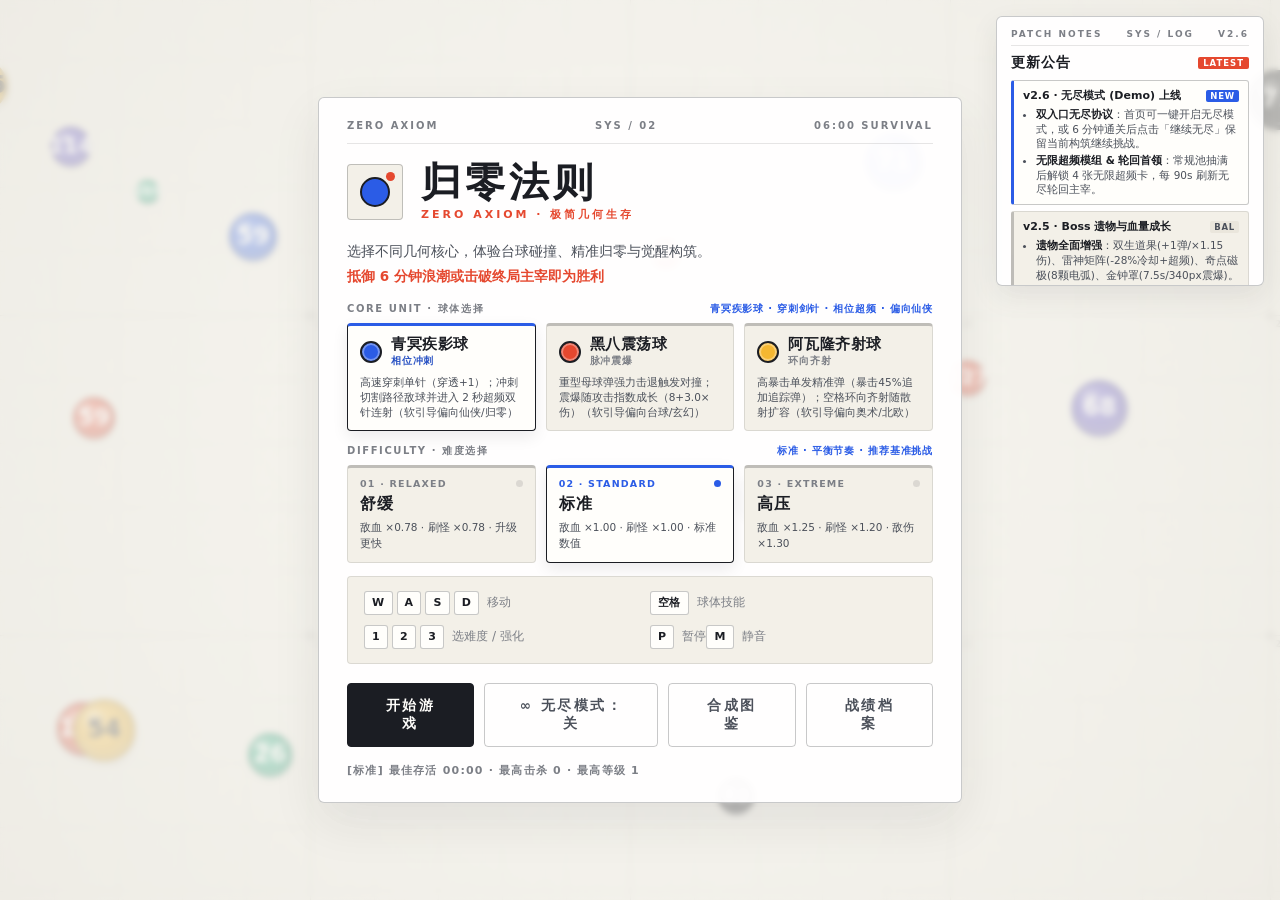
==== commit 18702bb2: "新功能" ====
--- a/index.html
+++ b/index.html
@@ -114,6 +114,7 @@
         <button class="btn" id="btnStart">开始游戏</button>
         <button type="button" class="btn ghost endless-toggle" id="btnEndlessToggle" aria-pressed="false">∞ 无尽模式：关</button>
         <button type="button" class="btn ghost" id="btnCodexTitle">合成图鉴</button>
+        <button type="button" class="btn ghost" id="btnHistory">战绩档案</button>
       </div>
       <div class="record" id="record">最佳存活 00:00 · 最高击杀 0</div>
     </div>
@@ -253,6 +254,7 @@
     <h2 id="overTitle">核心解体</h2>
     <p class="over-sub" id="overSub">你被数值洪流吞没了</p>
     <div class="stats" id="overStats"></div>
+    <div class="over-analysis" id="overAnalysis"></div>
     <div class="build" id="overBuild"></div>
     <div class="btn-row">
       <button class="btn hidden" id="btnContinueEndless">∞ 继续无尽</button>
@@ -262,10 +264,33 @@
   </div>
 </div>
 
+<!-- ══════════ 战绩档案与风格分析 ══════════ -->
+<div class="screen frosted hidden" id="screenHistory">
+  <div class="panel modal-card history-panel">
+    <div class="swiss-meta">
+      <span>PLAYER DOSSIER</span>
+      <span>PLAYSTYLE ANALYTICS</span>
+    </div>
+    <h2>战绩档案与风格分析</h2>
+    <div id="historyCareer"></div>
+    <div class="history-trend-wrap">
+      <div class="history-subhead">RECENT 10 RUNS · 近期存活曲线</div>
+      <div id="historyTrend"></div>
+    </div>
+    <div class="history-subhead">RUN LOG · 近期战报</div>
+    <div class="history-list" id="historyList"></div>
+    <div class="btn-row">
+      <button type="button" class="btn" id="btnCloseHistory">返回</button>
+      <button type="button" class="btn ghost" id="btnClearHistory">清空档案</button>
+    </div>
+  </div>
+</div>
+
 <script src="js/utils.js"></script>
 <script src="js/config.js"></script>
 <script src="js/audio.js"></script>
 <script src="js/render.js"></script>
+<script src="js/analytics.js"></script>
 <script src="js/ui.js"></script>
 <script src="js/game.js"></script>
 </body>
--- a/css/style.css
+++ b/css/style.css
@@ -1325,6 +1325,407 @@
   color: #fff;
 }
 
+/* ══════════ 合成图鉴 ══════════ */
+.codex-panel {
+  max-width: 960px;
+  gap: 14px;
+}
+
+.codex-head {
+  display: flex;
+  align-items: center;
+  justify-content: space-between;
+  gap: 14px;
+  flex-wrap: wrap;
+}
+
+.codex-sub {
+  margin-top: 4px;
+  font-size: 12.5px;
+  color: var(--ink-soft);
+}
+
+.codex-close {
+  padding: 8px 16px;
+  font-size: 12px;
+  letter-spacing: 1px;
+}
+
+.codex-tabs {
+  display: flex;
+  gap: 8px;
+  border-bottom: 1px solid var(--line);
+  padding-bottom: 10px;
+}
+
+.codex-tab {
+  pointer-events: auto;
+  padding: 8px 14px;
+  border-radius: 4px;
+  border: 1px solid var(--line-strong);
+  background: var(--bg);
+  color: var(--ink-soft);
+  font-family: inherit;
+  font-size: 12px;
+  font-weight: 800;
+  letter-spacing: 0.8px;
+  cursor: pointer;
+  transition: background .12s, color .12s, border-color .12s;
+}
+
+.codex-tab:hover {
+  background: var(--surface);
+  color: var(--ink);
+}
+
+.codex-tab.active {
+  background: var(--ink);
+  border-color: var(--ink);
+  color: var(--surface);
+}
+
+.codex-body {
+  display: flex;
+  flex-direction: column;
+  gap: 12px;
+}
+
+.codex-rule,
+.codex-fallback {
+  padding: 10px 14px;
+  border-radius: 4px;
+  background: var(--bg);
+  border: 1px solid var(--line);
+  border-left: 3px solid var(--cobalt);
+  font-size: 12px;
+  line-height: 1.6;
+  color: var(--ink-soft);
+}
+
+.codex-fallback {
+  border-left-color: var(--amber);
+}
+
+.codex-rule b,
+.codex-fallback b {
+  color: var(--ink);
+}
+
+.combo-grid {
+  display: grid;
+  grid-template-columns: repeat(2, minmax(0, 1fr));
+  gap: 12px;
+}
+
+.combo-card {
+  --ca: #1EA57A;
+  --cb: #E5482F;
+  display: flex;
+  flex-direction: column;
+  gap: 9px;
+  padding: 14px 16px;
+  border-radius: 5px;
+  background: var(--surface);
+  border: 1px solid var(--line-strong);
+  border-top: 3px solid var(--ca);
+  box-shadow: 0 4px 14px rgba(27, 29, 35, 0.05);
+  transition: border-color .14s, transform .14s;
+}
+
+.combo-card:hover {
+  transform: translateY(-2px);
+  border-color: var(--ink);
+}
+
+.combo-card.is-active {
+  background: #FFF9F7;
+  border-color: var(--red);
+  box-shadow: 0 8px 20px rgba(229, 72, 47, 0.14);
+}
+
+.combo-card.is-locked {
+  opacity: 0.62;
+}
+
+.combo-top {
+  display: flex;
+  align-items: center;
+  justify-content: space-between;
+  gap: 8px;
+}
+
+.combo-code {
+  font-size: 10px;
+  font-weight: 800;
+  letter-spacing: 1.4px;
+  color: var(--dim);
+}
+
+.combo-status {
+  font-size: 10px;
+  font-weight: 800;
+  padding: 2px 7px;
+  border-radius: 3px;
+  background: var(--bg);
+  border: 1px solid var(--line);
+  color: var(--ink-soft);
+  font-variant-numeric: tabular-nums;
+}
+
+.combo-status.active {
+  background: var(--red);
+  border-color: var(--red);
+  color: #fff;
+}
+
+.combo-status.ready {
+  background: rgba(43, 92, 230, 0.10);
+  border-color: rgba(43, 92, 230, 0.35);
+  color: var(--cobalt);
+}
+
+.combo-status.done {
+  background: rgba(30, 165, 122, 0.10);
+  border-color: rgba(30, 165, 122, 0.35);
+  color: var(--green);
+}
+
+.combo-formula {
+  display: flex;
+  align-items: center;
+  gap: 7px;
+  flex-wrap: wrap;
+}
+
+.combo-part {
+  --pcol: #2B5CE6;
+  display: inline-flex;
+  align-items: center;
+  gap: 5px;
+  padding: 4px 8px;
+  border-radius: 3px;
+  background: color-mix(in srgb, var(--pcol) 9%, var(--bg));
+  border: 1px solid color-mix(in srgb, var(--pcol) 30%, transparent);
+  color: var(--ink);
+  font-size: 11px;
+}
+
+.combo-part svg {
+  color: var(--pcol);
+  flex-shrink: 0;
+}
+
+.combo-op {
+  font-size: 12px;
+  font-weight: 900;
+  color: var(--dim);
+}
+
+.combo-name {
+  font-size: 16.5px;
+  font-weight: 900;
+  letter-spacing: 0.6px;
+  color: var(--ink);
+}
+
+.combo-desc {
+  font-size: 12px;
+  line-height: 1.58;
+  color: var(--ink-soft);
+}
+
+.arch-grid {
+  display: grid;
+  grid-template-columns: repeat(2, minmax(0, 1fr));
+  gap: 12px;
+}
+
+.arch-card {
+  --arch: #2B5CE6;
+  display: flex;
+  flex-direction: column;
+  gap: 10px;
+  padding: 14px 16px;
+  border-radius: 5px;
+  background: var(--surface);
+  border: 1px solid var(--line-strong);
+  border-top: 3px solid var(--arch);
+}
+
+.arch-head {
+  display: flex;
+  align-items: center;
+  justify-content: space-between;
+  gap: 8px;
+}
+
+.arch-title-wrap {
+  display: flex;
+  align-items: baseline;
+  gap: 7px;
+  flex-wrap: wrap;
+}
+
+.arch-code {
+  font-size: 10px;
+  font-weight: 800;
+  letter-spacing: 1.2px;
+  color: var(--arch);
+}
+
+.arch-title-wrap h3 {
+  font-size: 16px;
+  font-weight: 900;
+  color: var(--ink);
+}
+
+.arch-core {
+  font-size: 11px;
+  font-weight: 700;
+  color: var(--dim);
+}
+
+.arch-stat {
+  font-size: 10.5px;
+  font-weight: 800;
+  padding: 2px 7px;
+  border-radius: 3px;
+  background: var(--bg);
+  border: 1px solid var(--line);
+  color: var(--ink-soft);
+  font-variant-numeric: tabular-nums;
+  white-space: nowrap;
+}
+
+.arch-stat.maxed {
+  background: rgba(212, 130, 42, 0.14);
+  border-color: rgba(212, 130, 42, 0.45);
+  color: var(--amber);
+}
+
+.arch-stages {
+  display: flex;
+  flex-direction: column;
+  gap: 6px;
+}
+
+.arch-stage {
+  padding: 7px 9px;
+  border-radius: 3px;
+  background: var(--bg);
+  border: 1px solid var(--line);
+}
+
+.arch-stage.reached {
+  background: color-mix(in srgb, var(--arch) 7%, var(--surface));
+  border-color: color-mix(in srgb, var(--arch) 40%, transparent);
+}
+
+.arch-stage-head {
+  display: flex;
+  justify-content: space-between;
+  align-items: center;
+  font-size: 11.5px;
+  margin-bottom: 2px;
+}
+
+.arch-stage-head b { color: var(--ink); }
+.arch-stage-head span {
+  font-size: 10px;
+  font-weight: 800;
+  color: var(--arch);
+  font-variant-numeric: tabular-nums;
+}
+
+.arch-stage p {
+  font-size: 11px;
+  line-height: 1.48;
+  color: var(--ink-soft);
+}
+
+.arch-sec-label {
+  display: block;
+  font-size: 10px;
+  font-weight: 800;
+  letter-spacing: 1.2px;
+  color: var(--dim);
+  margin-bottom: 5px;
+}
+
+.arch-partners {
+  display: flex;
+  flex-wrap: wrap;
+  align-items: center;
+  gap: 5px;
+}
+
+.arch-partners .arch-sec-label {
+  margin-bottom: 0;
+  margin-right: 4px;
+}
+
+.arch-partner {
+  --pcol: #2B5CE6;
+  font-size: 10.5px;
+  padding: 2px 7px;
+  border-radius: 3px;
+  background: color-mix(in srgb, var(--pcol) 9%, var(--bg));
+  border: 1px solid color-mix(in srgb, var(--pcol) 28%, transparent);
+  color: var(--ink);
+}
+
+.arch-mod-list {
+  display: flex;
+  flex-wrap: wrap;
+  gap: 5px;
+}
+
+.arch-mod {
+  display: inline-flex;
+  align-items: center;
+  gap: 4px;
+  font-size: 10.5px;
+  padding: 3px 7px;
+  border-radius: 3px;
+  background: var(--bg);
+  border: 1px solid var(--line);
+  color: var(--ink-soft);
+}
+
+.arch-mod.core {
+  border-left: 2.5px solid var(--arch);
+  color: var(--ink);
+}
+
+.arch-mod.relic {
+  border-color: rgba(212, 130, 42, 0.45);
+  background: #FFFDF7;
+}
+
+.arch-mod.owned {
+  background: color-mix(in srgb, var(--arch) 10%, var(--surface));
+  border-color: var(--arch);
+  color: var(--ink);
+}
+
+.arch-mod svg {
+  color: var(--arch);
+  flex-shrink: 0;
+}
+
+.arch-mod b {
+  font-size: 10px;
+  color: var(--arch);
+  font-variant-numeric: tabular-nums;
+}
+
+@media (max-width: 720px) {
+  .combo-grid,
+  .arch-grid {
+    grid-template-columns: 1fr;
+  }
+}
+
 /* ══════════ 战绩分析与档案面板 ══════════ */
 .over-analysis {
   width: 100%;
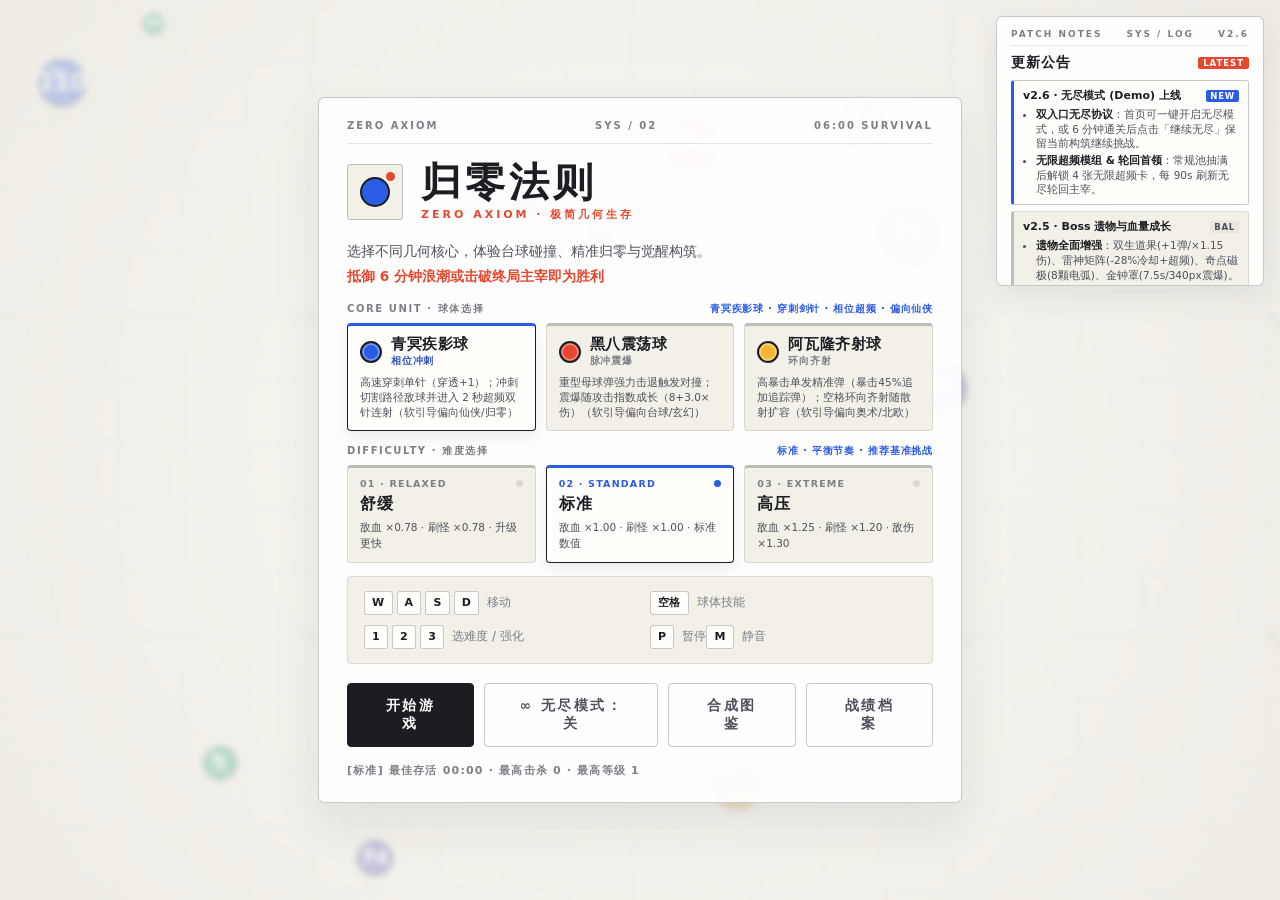
==== commit 8400bff6: "移动端适配" ====
--- a/index.html
+++ b/index.html
@@ -2,12 +2,16 @@
 <html lang="zh-CN">
 <head>
 <meta charset="UTF-8">
-<meta name="viewport" content="width=device-width, initial-scale=1.0">
+<meta name="viewport" content="width=device-width, initial-scale=1.0, maximum-scale=1.0, user-scalable=no, viewport-fit=cover">
+<meta name="theme-color" content="#F3F0E8">
+<meta name="apple-mobile-web-app-capable" content="yes">
+<meta name="mobile-web-app-capable" content="yes">
 <title>归零法则 · ZERO AXIOM</title>
 <link rel="icon" href="data:image/svg+xml,%3Csvg xmlns='http://www.w3.org/2000/svg' viewBox='0 0 32 32'%3E%3Crect width='32' height='32' rx='4' fill='%23F4F3EE'/%3E%3Ccircle cx='16' cy='16' r='10' fill='%230055FF' stroke='%23111315' stroke-width='2'/%3E%3Ccircle cx='22' cy='10' r='3.5' fill='%23E63312'/%3E%3C/svg%3E">
 <link rel="stylesheet" href="css/style.css">
 </head>
 <body>
+<div id="stage">
 <canvas id="game"></canvas>
 
 <!-- ══════════ HUD ══════════ -->
@@ -54,7 +58,7 @@
 
   <div class="tip" id="tip">WASD 移动 · 自动射击 · 空格冲刺</div>
 
-  <div class="dashbox" id="dashbox">
+  <div class="dashbox" id="dashbox" role="button" aria-label="冲刺 / 球体技能">
     <svg viewBox="0 0 44 44">
       <circle cx="22" cy="22" r="18" class="t"></circle>
       <circle cx="22" cy="22" r="18" class="f" id="dashArc"></circle>
@@ -62,6 +66,12 @@
     <span id="dashLabel">冲刺</span>
     <i class="dash-charges hidden" id="dashCharges">2</i>
   </div>
+
+  <div class="vjoy hidden" id="vjoy" aria-hidden="true">
+    <div class="vjoy-base" id="vjoyBase">
+      <div class="vjoy-knob" id="vjoyKnob"></div>
+    </div>
+  </div>
 </div>
 
 <!-- ══════════ 标题 ══════════ -->
@@ -198,7 +208,7 @@
     <div class="lv-sub" id="lvSub">LV.<b id="lvNum">02</b> · 选择一项强化模块</div>
   </div>
   <div class="cards" id="cards"></div>
-  <div class="lv-foot">点击卡片，或按 <kbd>1</kbd><kbd>2</kbd><kbd>3</kbd> 选择</div>
+  <div class="lv-foot">点击卡片选择强化模块<span class="kb-only">，或按 <kbd>1</kbd><kbd>2</kbd><kbd>3</kbd> 选择</span></div>
 </div>
 
 <!-- ══════════ 暂停 ══════════ -->
@@ -286,6 +296,7 @@
   </div>
 </div>
 
+</div>
 <script src="js/utils.js"></script>
 <script src="js/config.js"></script>
 <script src="js/audio.js"></script>
--- a/css/style.css
+++ b/css/style.css
@@ -1911,3 +1911,716 @@
 @media (max-width: 720px) {
   .analysis-grid { grid-template-columns: 1fr; }
 }
+
+
+/* ══════════ 移动端横屏与自动强制横屏适配 ══════════ */
+:root {
+  --safe-t: env(safe-area-inset-top, 0px);
+  --safe-r: env(safe-area-inset-right, 0px);
+  --safe-b: env(safe-area-inset-bottom, 0px);
+  --safe-l: env(safe-area-inset-left, 0px);
+}
+
+html.force-landscape {
+  --safe-t: env(safe-area-inset-left, 0px);
+  --safe-r: env(safe-area-inset-top, 0px);
+  --safe-b: env(safe-area-inset-right, 0px);
+  --safe-l: env(safe-area-inset-bottom, 0px);
+}
+
+html, body {
+  width: 100%;
+  height: 100%;
+  height: 100dvh;
+  overflow: hidden;
+  overscroll-behavior: none;
+  -webkit-tap-highlight-color: transparent;
+}
+
+#stage {
+  position: fixed;
+  top: 0;
+  left: 0;
+  width: 100%;
+  height: 100%;
+  overflow: hidden;
+}
+
+#stage > canvas#game,
+#stage > #hud,
+#stage > .screen,
+.vjoy {
+  position: absolute;
+  inset: 0;
+}
+
+.vjoy-base {
+  position: absolute;
+}
+
+.notice-panel {
+  position: absolute;
+}
+
+#game {
+  touch-action: none;
+  user-select: none;
+  -webkit-user-select: none;
+}
+
+.screen, .panel, .modal-card, .codex-body, .history-list {
+  touch-action: manipulation;
+  overscroll-behavior: contain;
+}
+
+.dashbox {
+  pointer-events: auto;
+  cursor: pointer;
+  touch-action: manipulation;
+  user-select: none;
+  -webkit-user-select: none;
+  transition: transform .1s ease, border-color .14s ease;
+}
+
+.dashbox.ready {
+  border-color: color-mix(in srgb, var(--accent, var(--cobalt)) 55%, var(--line-strong));
+}
+
+.dashbox:active {
+  transform: scale(0.91);
+}
+
+.vjoy {
+  --accent: var(--cobalt);
+  pointer-events: none;
+  z-index: 15;
+}
+
+.vjoy.hidden {
+  display: none;
+}
+
+.vjoy-base {
+  width: 100px;
+  height: 100px;
+  margin-left: -50px;
+  margin-top: -50px;
+  border-radius: 50%;
+  border: 1.5px solid rgba(27, 29, 35, 0.24);
+  background: rgba(255, 254, 251, 0.42);
+  box-shadow: 0 4px 16px rgba(27, 29, 35, 0.08);
+  backdrop-filter: blur(2px);
+  -webkit-backdrop-filter: blur(2px);
+  display: flex;
+  align-items: center;
+  justify-content: center;
+}
+
+.vjoy-knob {
+  width: 40px;
+  height: 40px;
+  border-radius: 50%;
+  background: var(--accent, var(--cobalt));
+  border: 2px solid var(--ink);
+  box-shadow: 0 2px 8px rgba(27, 29, 35, 0.20);
+  will-change: transform;
+}
+
+@media (hover: none) {
+  .btn:hover {
+    background: var(--ink);
+    border-color: var(--ink);
+    transform: none;
+    box-shadow: none;
+  }
+
+  .btn.ghost:hover {
+    background: transparent;
+    color: var(--ink-soft);
+    border-color: var(--line-strong);
+  }
+
+  .endless-toggle.active:hover {
+    background: var(--red);
+    border-color: var(--red);
+    color: #fff;
+  }
+
+  .hud-btn:hover {
+    background: var(--surface);
+    color: var(--ink);
+    border-color: var(--line-strong);
+  }
+
+  .hud-btn.muted:hover {
+    color: var(--red);
+    border-color: rgba(230, 51, 18, 0.45);
+  }
+
+  .orb-btn:hover,
+  .diff-btn:hover,
+  .card:hover,
+  .combo-card:hover {
+    transform: none;
+  }
+
+  .btn:active,
+  .hud-btn:active,
+  .orb-btn:active,
+  .diff-btn:active {
+    transform: scale(0.97);
+  }
+}
+
+@media (hover: none) and (pointer: coarse) {
+  .keys,
+  .kb-only {
+    display: none;
+  }
+}
+
+html.mobile-landscape .keys,
+html.mobile-landscape .kb-only {
+  display: none;
+}
+
+/* ── 移动端横屏（物理横屏 + 竖屏自动旋转横屏） ── */
+html.mobile-landscape .screen {
+  justify-content: flex-start;
+  padding: max(8px, var(--safe-t)) max(14px, var(--safe-r)) max(8px, var(--safe-b)) max(14px, var(--safe-l));
+  gap: 10px;
+}
+
+/* ── 局内横屏 HUD ── */
+html.mobile-landscape .hud-tl {
+  top: max(8px, var(--safe-t));
+  left: max(12px, var(--safe-l));
+  width: 192px;
+  padding: 6px 10px;
+}
+
+html.mobile-landscape .hp-meta {
+  font-size: 10.5px;
+  margin-bottom: 3px;
+}
+
+html.mobile-landscape .bar.hp {
+  height: 7px;
+}
+
+html.mobile-landscape .bar.xp {
+  height: 4px;
+  margin-top: 4px;
+}
+
+html.mobile-landscape .xp-meta {
+  margin-top: 4px;
+  font-size: 9.5px;
+}
+
+html.mobile-landscape .core-tier {
+  margin-top: 4px;
+  padding-top: 4px;
+  font-size: 9px;
+  letter-spacing: 0.6px;
+  white-space: nowrap;
+  overflow: hidden;
+  text-overflow: ellipsis;
+}
+
+html.mobile-landscape .hud-tc {
+  top: max(8px, var(--safe-t));
+  left: 50%;
+  transform: translateX(-50%);
+  display: flex;
+  align-items: center;
+  gap: 8px;
+  padding: 4px 12px;
+  border-radius: 999px;
+}
+
+html.mobile-landscape .clock {
+  font-size: 16px;
+  letter-spacing: 1px;
+  line-height: 1;
+}
+
+html.mobile-landscape .threat {
+  margin-top: 0;
+  padding-top: 0;
+  padding-left: 8px;
+  border-top: none;
+  border-left: 1px solid var(--line);
+  font-size: 9px;
+  letter-spacing: 0.4px;
+}
+
+html.mobile-landscape .hud-tr {
+  top: max(8px, var(--safe-t));
+  right: max(12px, var(--safe-r));
+  display: flex;
+  flex-direction: row;
+  align-items: center;
+  gap: 8px;
+  padding: 5px 9px;
+}
+
+html.mobile-landscape .hud-tr .kpi {
+  display: block;
+  min-width: 34px;
+}
+
+html.mobile-landscape .hud-tr .kpi b {
+  font-size: 14px;
+}
+
+html.mobile-landscape .hud-tr .kpi span {
+  font-size: 8.5px;
+  letter-spacing: 0.8px;
+}
+
+html.mobile-landscape .hud-actions {
+  padding-left: 8px;
+  border-left: 1px solid var(--line);
+  gap: 5px;
+}
+
+html.mobile-landscape .hud-btn {
+  width: 30px;
+  height: 30px;
+  font-size: 11px;
+}
+
+html.mobile-landscape .bossbar {
+  top: calc(max(8px, var(--safe-t)) + 36px);
+  width: min(340px, 44%);
+  padding: 4px 10px 6px;
+}
+
+html.mobile-landscape .boss-name {
+  font-size: 9.5px;
+  margin-bottom: 3px;
+  letter-spacing: 1.5px;
+}
+
+html.mobile-landscape .dock {
+  left: 50%;
+  right: auto;
+  transform: translateX(-50%);
+  bottom: max(8px, var(--safe-b));
+  max-width: calc(100% - 240px);
+  justify-content: center;
+  gap: 5px;
+}
+
+html.mobile-landscape .dock .chip {
+  width: 30px;
+  height: 30px;
+}
+
+html.mobile-landscape .dock .chip svg {
+  width: 14px;
+  height: 14px;
+}
+
+html.mobile-landscape .dock .chip .n {
+  min-width: 13px;
+  height: 13px;
+  font-size: 8px;
+  right: -3px;
+  bottom: -3px;
+  padding: 0 2px;
+}
+
+html.mobile-landscape .dashbox {
+  width: 68px;
+  height: 68px;
+  right: max(18px, var(--safe-r));
+  bottom: max(14px, var(--safe-b));
+}
+
+html.mobile-landscape .dashbox span {
+  font-size: 11px;
+}
+
+html.mobile-landscape .dash-charges {
+  min-width: 20px;
+  height: 20px;
+  font-size: 10.5px;
+}
+
+html.mobile-landscape .tip {
+  display: block;
+  bottom: calc(max(8px, var(--safe-b)) + 44px);
+  font-size: 10.5px;
+  padding: 4px 12px;
+  letter-spacing: 0.8px;
+  max-width: 76%;
+  white-space: nowrap;
+  overflow: hidden;
+  text-overflow: ellipsis;
+}
+
+/* ── 标题页双栏横屏驾驶舱 ── */
+html.mobile-landscape .title-panel {
+  max-width: 820px;
+  width: 100%;
+  max-height: none;
+  overflow: visible;
+  margin: auto 0;
+  padding: 12px 16px;
+  display: grid;
+  grid-template-columns: 1.12fr 1fr;
+  column-gap: 14px;
+  row-gap: 8px;
+  align-items: start;
+}
+
+html.mobile-landscape .title-panel .swiss-meta {
+  display: none;
+}
+
+html.mobile-landscape .brand {
+  grid-column: 1;
+  grid-row: 1;
+  gap: 10px;
+  padding: 0;
+}
+
+html.mobile-landscape .brand-mark {
+  width: 38px;
+  height: 38px;
+}
+
+html.mobile-landscape .brand-ball {
+  width: 20px;
+  height: 20px;
+}
+
+html.mobile-landscape .brand-dot {
+  width: 7px;
+  height: 7px;
+  top: 5px;
+  right: 5px;
+}
+
+html.mobile-landscape h1 {
+  font-size: 22px;
+  letter-spacing: 2px;
+}
+
+html.mobile-landscape .tag {
+  font-size: 9px;
+  letter-spacing: 1.6px;
+}
+
+html.mobile-landscape .lead {
+  grid-column: 2;
+  grid-row: 1;
+  align-self: center;
+  font-size: 11px;
+  line-height: 1.4;
+}
+
+html.mobile-landscape .orb-block {
+  grid-column: 1;
+  grid-row: 2 / 4;
+  gap: 5px;
+}
+
+html.mobile-landscape .orb-grid {
+  grid-template-columns: 1fr;
+  gap: 5px;
+}
+
+html.mobile-landscape .orb-btn {
+  padding: 6px 10px;
+  gap: 2px;
+}
+
+html.mobile-landscape .orb-swatch {
+  width: 18px;
+  height: 18px;
+}
+
+html.mobile-landscape .orb-title-wrap {
+  flex-direction: row;
+  align-items: baseline;
+  gap: 6px;
+}
+
+html.mobile-landscape .orb-name {
+  font-size: 12.5px;
+}
+
+html.mobile-landscape .orb-skill {
+  font-size: 9.5px;
+}
+
+html.mobile-landscape .orb-desc {
+  font-size: 9.5px;
+  line-height: 1.3;
+}
+
+html.mobile-landscape .diff-block {
+  grid-column: 2;
+  grid-row: 2;
+  gap: 5px;
+}
+
+html.mobile-landscape .diff-grid {
+  grid-template-columns: repeat(3, minmax(0, 1fr));
+  gap: 6px;
+}
+
+html.mobile-landscape .diff-btn {
+  padding: 6px 7px 7px;
+  gap: 2px;
+}
+
+html.mobile-landscape .diff-code {
+  font-size: 8px;
+  letter-spacing: 0.3px;
+  white-space: nowrap;
+  overflow: hidden;
+  text-overflow: ellipsis;
+  max-width: 100%;
+}
+
+html.mobile-landscape .diff-name {
+  font-size: 13px;
+}
+
+html.mobile-landscape .diff-desc {
+  font-size: 9px;
+  line-height: 1.28;
+}
+
+html.mobile-landscape .title-foot {
+  grid-column: 2;
+  grid-row: 3;
+  align-self: end;
+  flex-direction: column;
+  align-items: stretch;
+  gap: 6px;
+  padding-top: 2px;
+}
+
+html.mobile-landscape .title-actions {
+  display: grid;
+  grid-template-columns: repeat(3, minmax(0, 1fr));
+  gap: 6px;
+  width: 100%;
+}
+
+html.mobile-landscape #btnStart {
+  grid-column: 1 / -1;
+  padding: 9px 14px;
+  font-size: 13.5px;
+}
+
+html.mobile-landscape .title-actions .btn.ghost {
+  padding: 6px 4px;
+  font-size: 10.5px;
+  letter-spacing: 0.4px;
+  white-space: nowrap;
+}
+
+html.mobile-landscape .record {
+  font-size: 9.5px;
+  text-align: center;
+}
+
+html.mobile-landscape .notice-panel {
+  position: static;
+  width: 100%;
+  max-width: 820px;
+  max-height: none;
+  overflow: visible;
+  flex-shrink: 0;
+}
+
+/* ── 升级 / 遗物三卡并排横屏选卡 ── */
+html.mobile-landscape #screenLevel {
+  gap: 6px;
+}
+
+html.mobile-landscape .lv-head {
+  min-width: 0;
+  width: min(820px, 100%);
+  margin-top: auto;
+  padding-bottom: 4px;
+}
+
+html.mobile-landscape .lv-title {
+  font-size: 9px;
+  letter-spacing: 4px;
+}
+
+html.mobile-landscape .lv-sub {
+  font-size: 15px;
+  margin-top: 2px;
+}
+
+html.mobile-landscape .cards {
+  display: grid;
+  grid-template-columns: repeat(3, minmax(0, 1fr));
+  gap: 10px;
+  width: min(820px, 100%);
+}
+
+html.mobile-landscape .card {
+  width: auto;
+  min-height: 0;
+  padding: 9px 11px 10px;
+  display: flex;
+  flex-direction: column;
+}
+
+html.mobile-landscape .card:active {
+  transform: scale(0.98);
+}
+
+html.mobile-landscape .card-icon {
+  width: 30px;
+  height: 30px;
+  margin: 5px 0 4px;
+}
+
+html.mobile-landscape .card-name {
+  font-size: 14px;
+  margin-bottom: 4px;
+  line-height: 1.2;
+}
+
+html.mobile-landscape .card-arch,
+html.mobile-landscape .card-synergy {
+  margin-bottom: 4px;
+  padding: 2px 6px;
+  font-size: 9.5px;
+}
+
+html.mobile-landscape .card-pips {
+  margin-bottom: 5px;
+  gap: 3px;
+}
+
+html.mobile-landscape .card-delta {
+  margin-bottom: 4px;
+  padding: 1px 6px;
+  font-size: 9.5px;
+}
+
+html.mobile-landscape .card-desc {
+  font-size: 11px;
+  line-height: 1.38;
+}
+
+html.mobile-landscape .card-cap {
+  margin-top: 5px;
+  padding: 4px 7px;
+  font-size: 9.5px;
+  line-height: 1.32;
+}
+
+html.mobile-landscape .lv-foot {
+  margin-bottom: auto;
+  font-size: 10px;
+}
+
+/* ── 横屏弹窗（暂停 / 图鉴 / 结算 / 战绩） ── */
+html.mobile-landscape .modal-card {
+  margin: auto 0;
+  max-width: 720px;
+  width: 100%;
+  max-height: calc(100% - 16px);
+  padding: 11px 16px;
+  gap: 8px;
+  overflow-y: auto;
+  -webkit-overflow-scrolling: touch;
+}
+
+html.mobile-landscape .modal-card .swiss-meta {
+  display: none;
+}
+
+html.mobile-landscape h2 {
+  font-size: 18px;
+}
+
+html.mobile-landscape .stats {
+  grid-template-columns: repeat(4, minmax(0, 1fr));
+  gap: 8px 12px;
+  padding: 8px 12px;
+}
+
+html.mobile-landscape .stats .st b {
+  font-size: 15px;
+}
+
+html.mobile-landscape .stats .st span {
+  font-size: 9px;
+}
+
+html.mobile-landscape .analysis-grid {
+  grid-template-columns: 1.35fr 1fr;
+  gap: 10px;
+}
+
+html.mobile-landscape .radar-svg {
+  width: 132px;
+  height: 124px;
+}
+
+html.mobile-landscape .codex-panel {
+  max-width: 860px;
+  display: flex;
+  flex-direction: column;
+  overflow: hidden;
+}
+
+html.mobile-landscape .codex-tabs {
+  gap: 6px;
+  padding-bottom: 6px;
+  flex-shrink: 0;
+}
+
+html.mobile-landscape .codex-tab {
+  flex: 1;
+  text-align: center;
+  padding: 6px 10px;
+  font-size: 11px;
+}
+
+html.mobile-landscape .codex-body {
+  flex: 1;
+  min-height: 0;
+  overflow-y: auto;
+}
+
+html.mobile-landscape .combo-grid,
+html.mobile-landscape .arch-grid {
+  grid-template-columns: repeat(2, minmax(0, 1fr));
+  gap: 8px;
+}
+
+html.mobile-landscape .history-panel {
+  max-width: 820px;
+}
+
+html.mobile-landscape .history-list {
+  max-height: 130px;
+}
+
+html.mobile-landscape .btn-row {
+  gap: 8px;
+  flex-wrap: nowrap;
+}
+
+html.mobile-landscape .btn-row .btn {
+  flex: 1;
+  padding: 9px 12px;
+  font-size: 12px;
+  letter-spacing: 1px;
+  text-align: center;
+}
